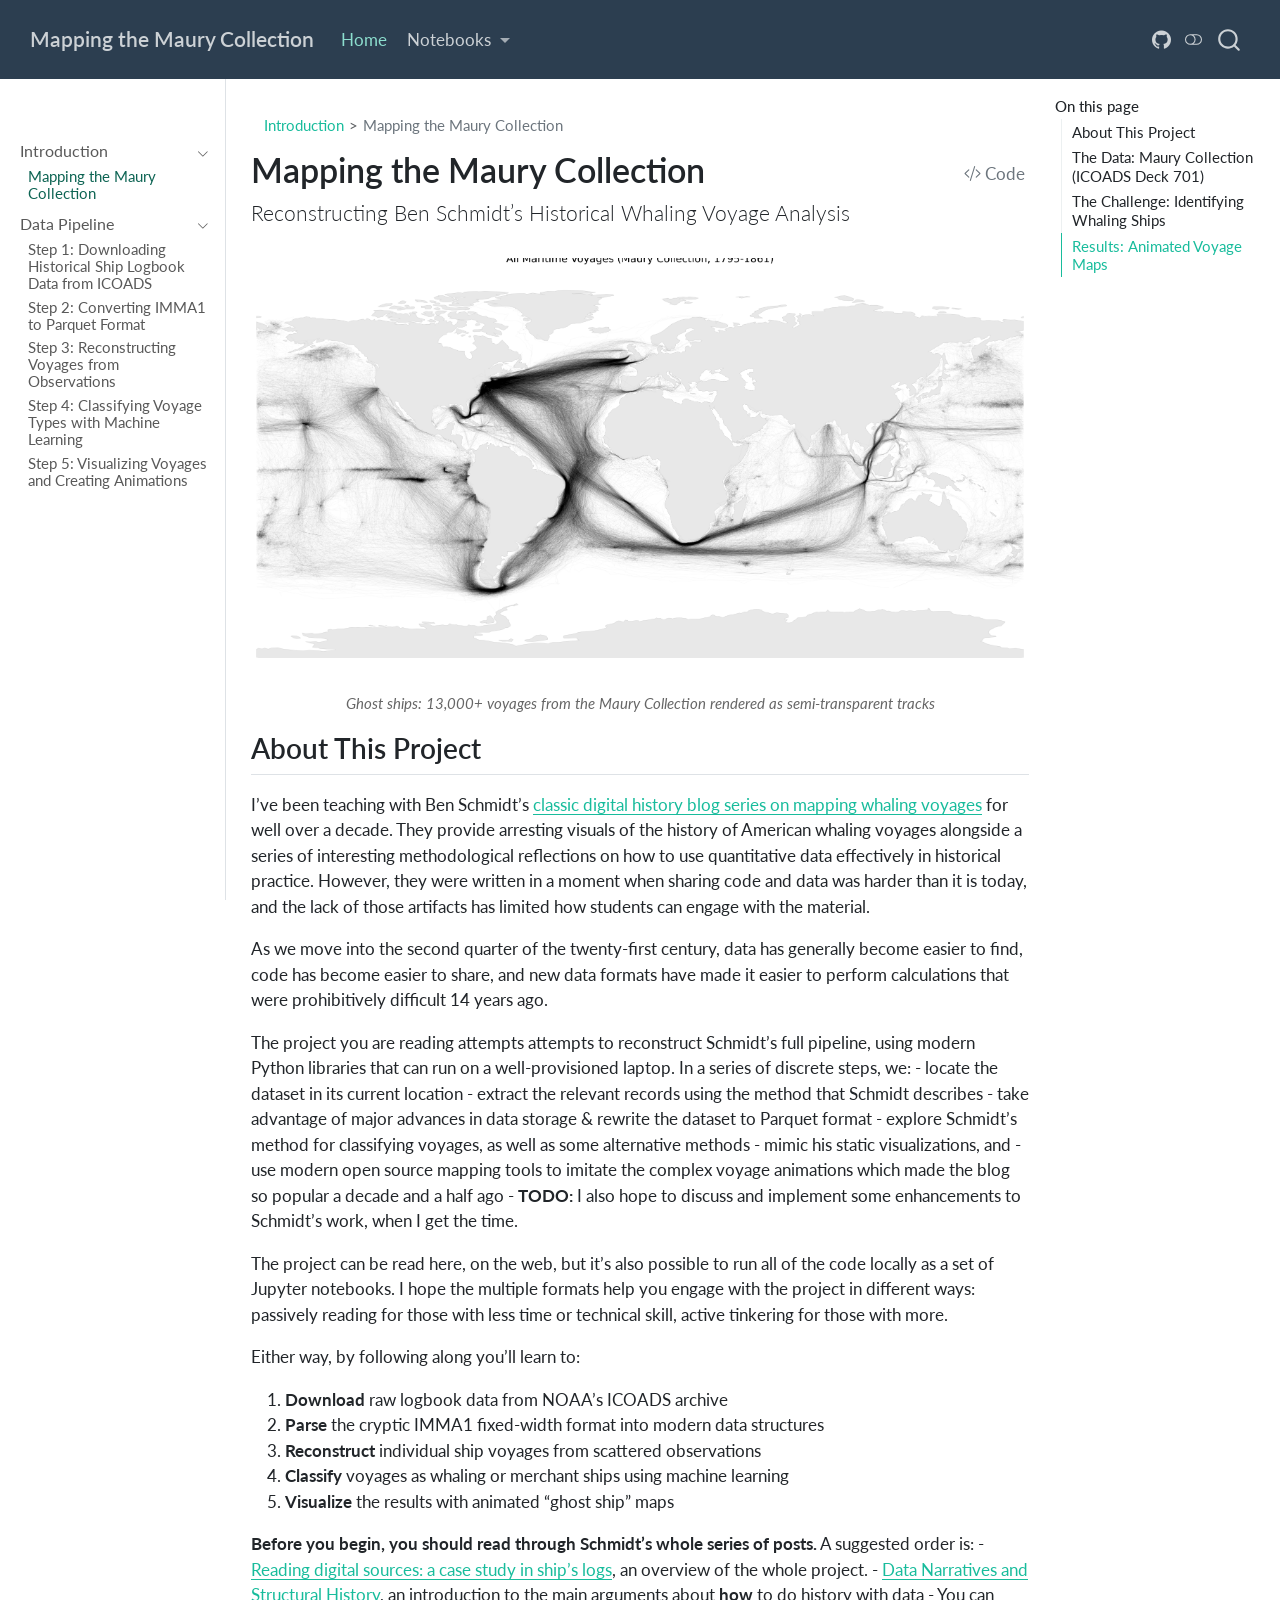
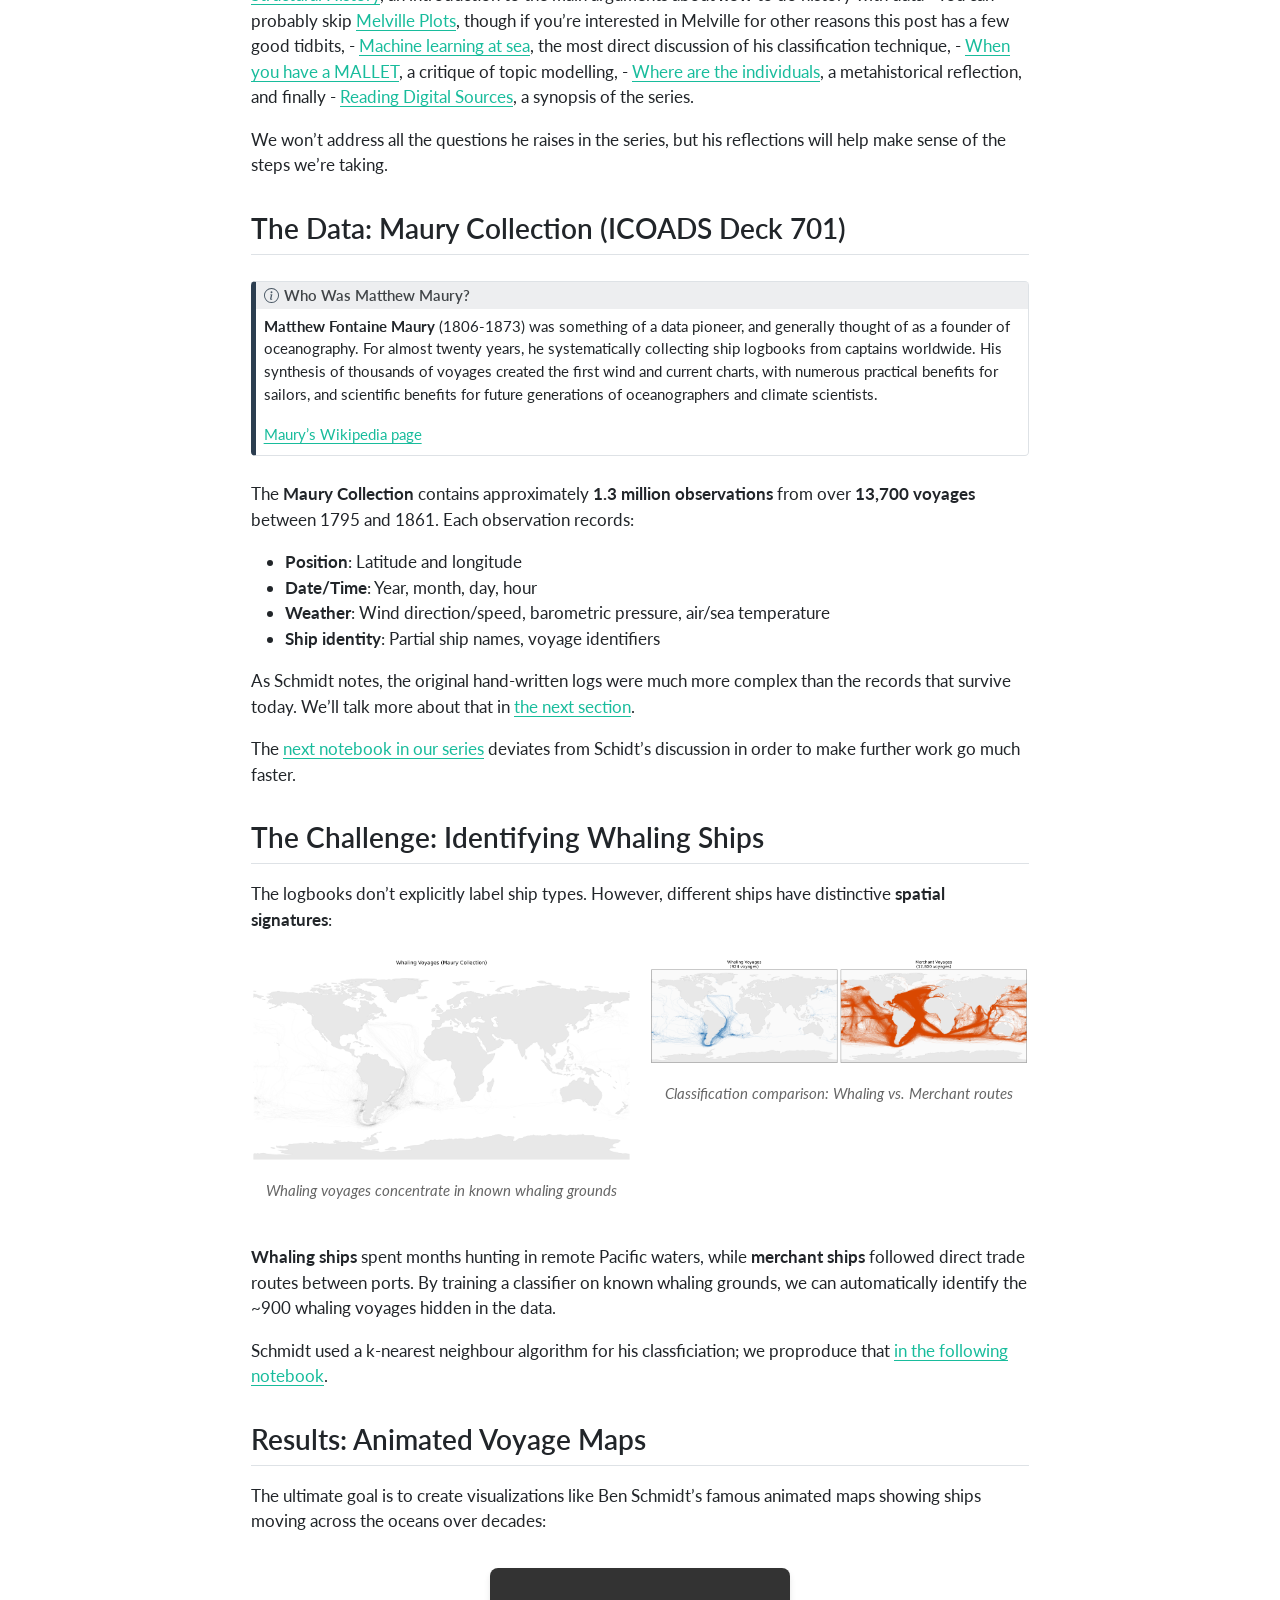
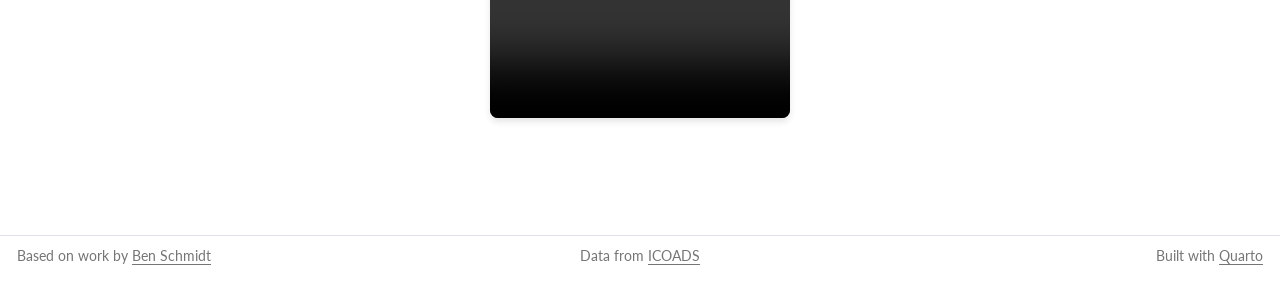
==== index.html @ 95c48d53 "Built site for gh-pages" ====
<!DOCTYPE html>
<html xmlns="http://www.w3.org/1999/xhtml" lang="en" xml:lang="en"><head>

<meta charset="utf-8">
<meta name="generator" content="quarto-1.7.29">

<meta name="viewport" content="width=device-width, initial-scale=1.0, user-scalable=yes">


<title>Mapping the Maury Collection</title>
<style>
code{white-space: pre-wrap;}
span.smallcaps{font-variant: small-caps;}
div.columns{display: flex; gap: min(4vw, 1.5em);}
div.column{flex: auto; overflow-x: auto;}
div.hanging-indent{margin-left: 1.5em; text-indent: -1.5em;}
ul.task-list{list-style: none;}
ul.task-list li input[type="checkbox"] {
  width: 0.8em;
  margin: 0 0.8em 0.2em -1em; /* quarto-specific, see https://github.com/quarto-dev/quarto-cli/issues/4556 */ 
  vertical-align: middle;
}
/* CSS for syntax highlighting */
html { -webkit-text-size-adjust: 100%; }
pre > code.sourceCode { white-space: pre; position: relative; }
pre > code.sourceCode > span { display: inline-block; line-height: 1.25; }
pre > code.sourceCode > span:empty { height: 1.2em; }
.sourceCode { overflow: visible; }
code.sourceCode > span { color: inherit; text-decoration: inherit; }
div.sourceCode { margin: 1em 0; }
pre.sourceCode { margin: 0; }
@media screen {
div.sourceCode { overflow: auto; }
}
@media print {
pre > code.sourceCode { white-space: pre-wrap; }
pre > code.sourceCode > span { text-indent: -5em; padding-left: 5em; }
}
pre.numberSource code
  { counter-reset: source-line 0; }
pre.numberSource code > span
  { position: relative; left: -4em; counter-increment: source-line; }
pre.numberSource code > span > a:first-child::before
  { content: counter(source-line);
    position: relative; left: -1em; text-align: right; vertical-align: baseline;
    border: none; display: inline-block;
    -webkit-touch-callout: none; -webkit-user-select: none;
    -khtml-user-select: none; -moz-user-select: none;
    -ms-user-select: none; user-select: none;
    padding: 0 4px; width: 4em;
  }
pre.numberSource { margin-left: 3em;  padding-left: 4px; }
div.sourceCode
  {   }
@media screen {
pre > code.sourceCode > span > a:first-child::before { text-decoration: underline; }
}
</style>


<script src="site_libs/quarto-nav/quarto-nav.js"></script>
<script src="site_libs/quarto-nav/headroom.min.js"></script>
<script src="site_libs/clipboard/clipboard.min.js"></script>
<script src="site_libs/quarto-search/autocomplete.umd.js"></script>
<script src="site_libs/quarto-search/fuse.min.js"></script>
<script src="site_libs/quarto-search/quarto-search.js"></script>
<meta name="quarto:offset" content="./">
<script src="site_libs/quarto-html/quarto.js" type="module"></script>
<script src="site_libs/quarto-html/tabsets/tabsets.js" type="module"></script>
<script src="site_libs/quarto-html/popper.min.js"></script>
<script src="site_libs/quarto-html/tippy.umd.min.js"></script>
<script src="site_libs/quarto-html/anchor.min.js"></script>
<link href="site_libs/quarto-html/tippy.css" rel="stylesheet">
<link href="site_libs/quarto-html/quarto-syntax-highlighting-bcbce66894bfa8e7e94e40e0186b9bb8.css" rel="stylesheet" class="quarto-color-scheme" id="quarto-text-highlighting-styles">
<link href="site_libs/quarto-html/quarto-syntax-highlighting-dark-4e7a6ecc11b04d2331dcee725084a9de.css" rel="stylesheet" class="quarto-color-scheme quarto-color-alternate" id="quarto-text-highlighting-styles">
<link href="site_libs/quarto-html/quarto-syntax-highlighting-bcbce66894bfa8e7e94e40e0186b9bb8.css" rel="stylesheet" class="quarto-color-scheme-extra" id="quarto-text-highlighting-styles">
<script src="site_libs/bootstrap/bootstrap.min.js"></script>
<link href="site_libs/bootstrap/bootstrap-icons.css" rel="stylesheet">
<link href="site_libs/bootstrap/bootstrap-3a2f3671387184ead6911a8887545cfe.min.css" rel="stylesheet" append-hash="true" class="quarto-color-scheme" id="quarto-bootstrap" data-mode="light">
<link href="site_libs/bootstrap/bootstrap-dark-a3474c4e671de74f2cc29ca289497754.min.css" rel="stylesheet" append-hash="true" class="quarto-color-scheme quarto-color-alternate" id="quarto-bootstrap" data-mode="dark">
<link href="site_libs/bootstrap/bootstrap-3a2f3671387184ead6911a8887545cfe.min.css" rel="stylesheet" append-hash="true" class="quarto-color-scheme-extra" id="quarto-bootstrap" data-mode="light">
<script id="quarto-search-options" type="application/json">{
  "location": "navbar",
  "copy-button": false,
  "collapse-after": 3,
  "panel-placement": "end",
  "type": "overlay",
  "limit": 50,
  "keyboard-shortcut": [
    "f",
    "/",
    "s"
  ],
  "show-item-context": false,
  "language": {
    "search-no-results-text": "No results",
    "search-matching-documents-text": "matching documents",
    "search-copy-link-title": "Copy link to search",
    "search-hide-matches-text": "Hide additional matches",
    "search-more-match-text": "more match in this document",
    "search-more-matches-text": "more matches in this document",
    "search-clear-button-title": "Clear",
    "search-text-placeholder": "",
    "search-detached-cancel-button-title": "Cancel",
    "search-submit-button-title": "Submit",
    "search-label": "Search"
  }
}</script>
<script src="site_libs/quarto-diagram/mermaid.min.js"></script>
<script src="site_libs/quarto-diagram/mermaid-init.js"></script>
<link href="site_libs/quarto-diagram/mermaid.css" rel="stylesheet">


<link rel="stylesheet" href="styles.css">
</head>

<body class="nav-sidebar docked nav-fixed quarto-light"><script id="quarto-html-before-body" type="application/javascript">
    const toggleBodyColorMode = (bsSheetEl) => {
      const mode = bsSheetEl.getAttribute("data-mode");
      const bodyEl = window.document.querySelector("body");
      if (mode === "dark") {
        bodyEl.classList.add("quarto-dark");
        bodyEl.classList.remove("quarto-light");
      } else {
        bodyEl.classList.add("quarto-light");
        bodyEl.classList.remove("quarto-dark");
      }
    }
    const toggleBodyColorPrimary = () => {
      const bsSheetEl = window.document.querySelector("link#quarto-bootstrap:not([rel=disabled-stylesheet])");
      if (bsSheetEl) {
        toggleBodyColorMode(bsSheetEl);
      }
    }
    const setColorSchemeToggle = (alternate) => {
      const toggles = window.document.querySelectorAll('.quarto-color-scheme-toggle');
      for (let i=0; i < toggles.length; i++) {
        const toggle = toggles[i];
        if (toggle) {
          if (alternate) {
            toggle.classList.add("alternate");
          } else {
            toggle.classList.remove("alternate");
          }
        }
      }
    };
    const toggleColorMode = (alternate) => {
      // Switch the stylesheets
      const primaryStylesheets = window.document.querySelectorAll('link.quarto-color-scheme:not(.quarto-color-alternate)');
      const alternateStylesheets = window.document.querySelectorAll('link.quarto-color-scheme.quarto-color-alternate');
      manageTransitions('#quarto-margin-sidebar .nav-link', false);
      if (alternate) {
        // note: dark is layered on light, we don't disable primary!
        enableStylesheet(alternateStylesheets);
        for (const sheetNode of alternateStylesheets) {
          if (sheetNode.id === "quarto-bootstrap") {
            toggleBodyColorMode(sheetNode);
          }
        }
      } else {
        disableStylesheet(alternateStylesheets);
        enableStylesheet(primaryStylesheets)
        toggleBodyColorPrimary();
      }
      manageTransitions('#quarto-margin-sidebar .nav-link', true);
      // Switch the toggles
      setColorSchemeToggle(alternate)
      // Hack to workaround the fact that safari doesn't
      // properly recolor the scrollbar when toggling (#1455)
      if (navigator.userAgent.indexOf('Safari') > 0 && navigator.userAgent.indexOf('Chrome') == -1) {
        manageTransitions("body", false);
        window.scrollTo(0, 1);
        setTimeout(() => {
          window.scrollTo(0, 0);
          manageTransitions("body", true);
        }, 40);
      }
    }
    const disableStylesheet = (stylesheets) => {
      for (let i=0; i < stylesheets.length; i++) {
        const stylesheet = stylesheets[i];
        stylesheet.rel = 'disabled-stylesheet';
      }
    }
    const enableStylesheet = (stylesheets) => {
      for (let i=0; i < stylesheets.length; i++) {
        const stylesheet = stylesheets[i];
        if(stylesheet.rel !== 'stylesheet') { // for Chrome, which will still FOUC without this check
          stylesheet.rel = 'stylesheet';
        }
      }
    }
    const manageTransitions = (selector, allowTransitions) => {
      const els = window.document.querySelectorAll(selector);
      for (let i=0; i < els.length; i++) {
        const el = els[i];
        if (allowTransitions) {
          el.classList.remove('notransition');
        } else {
          el.classList.add('notransition');
        }
      }
    }
    const isFileUrl = () => {
      return window.location.protocol === 'file:';
    }
    const hasAlternateSentinel = () => {
      let styleSentinel = getColorSchemeSentinel();
      if (styleSentinel !== null) {
        return styleSentinel === "alternate";
      } else {
        return false;
      }
    }
    const setStyleSentinel = (alternate) => {
      const value = alternate ? "alternate" : "default";
      if (!isFileUrl()) {
        window.localStorage.setItem("quarto-color-scheme", value);
      } else {
        localAlternateSentinel = value;
      }
    }
    const getColorSchemeSentinel = () => {
      if (!isFileUrl()) {
        const storageValue = window.localStorage.getItem("quarto-color-scheme");
        return storageValue != null ? storageValue : localAlternateSentinel;
      } else {
        return localAlternateSentinel;
      }
    }
    const toggleGiscusIfUsed = (isAlternate, darkModeDefault) => {
      const baseTheme = document.querySelector('#giscus-base-theme')?.value ?? 'light';
      const alternateTheme = document.querySelector('#giscus-alt-theme')?.value ?? 'dark';
      let newTheme = '';
      if(authorPrefersDark) {
        newTheme = isAlternate ? baseTheme : alternateTheme;
      } else {
        newTheme = isAlternate ? alternateTheme : baseTheme;
      }
      const changeGiscusTheme = () => {
        // From: https://github.com/giscus/giscus/issues/336
        const sendMessage = (message) => {
          const iframe = document.querySelector('iframe.giscus-frame');
          if (!iframe) return;
          iframe.contentWindow.postMessage({ giscus: message }, 'https://giscus.app');
        }
        sendMessage({
          setConfig: {
            theme: newTheme
          }
        });
      }
      const isGiscussLoaded = window.document.querySelector('iframe.giscus-frame') !== null;
      if (isGiscussLoaded) {
        changeGiscusTheme();
      }
    };
    const authorPrefersDark = false;
    const darkModeDefault = authorPrefersDark;
      document.querySelector('link#quarto-text-highlighting-styles.quarto-color-scheme-extra').rel = 'disabled-stylesheet';
      document.querySelector('link#quarto-bootstrap.quarto-color-scheme-extra').rel = 'disabled-stylesheet';
    let localAlternateSentinel = darkModeDefault ? 'alternate' : 'default';
    // Dark / light mode switch
    window.quartoToggleColorScheme = () => {
      // Read the current dark / light value
      let toAlternate = !hasAlternateSentinel();
      toggleColorMode(toAlternate);
      setStyleSentinel(toAlternate);
      toggleGiscusIfUsed(toAlternate, darkModeDefault);
    };
    // Switch to dark mode if need be
    if (hasAlternateSentinel()) {
      toggleColorMode(true);
    } else {
      toggleColorMode(false);
    }
  </script>

<div id="quarto-search-results"></div>
  <header id="quarto-header" class="headroom fixed-top">
    <nav class="navbar navbar-expand-lg " data-bs-theme="dark">
      <div class="navbar-container container-fluid">
      <div class="navbar-brand-container mx-auto">
    <a class="navbar-brand" href="./index.html">
    <span class="navbar-title">Mapping the Maury Collection</span>
    </a>
  </div>
            <div id="quarto-search" class="" title="Search"></div>
          <button class="navbar-toggler" type="button" data-bs-toggle="collapse" data-bs-target="#navbarCollapse" aria-controls="navbarCollapse" role="menu" aria-expanded="false" aria-label="Toggle navigation" onclick="if (window.quartoToggleHeadroom) { window.quartoToggleHeadroom(); }">
  <span class="navbar-toggler-icon"></span>
</button>
          <div class="collapse navbar-collapse" id="navbarCollapse">
            <ul class="navbar-nav navbar-nav-scroll me-auto">
  <li class="nav-item">
    <a class="nav-link active" href="./index.html" aria-current="page"> 
<span class="menu-text">Home</span></a>
  </li>  
  <li class="nav-item dropdown ">
    <a class="nav-link dropdown-toggle" href="#" id="nav-menu-notebooks" role="link" data-bs-toggle="dropdown" aria-expanded="false">
 <span class="menu-text">Notebooks</span>
    </a>
    <ul class="dropdown-menu" aria-labelledby="nav-menu-notebooks">    
        <li>
    <a class="dropdown-item" href="./notebooks/01_download_icoads.html">
 <span class="dropdown-text">1. Download ICOADS Data</span></a>
  </li>  
        <li>
    <a class="dropdown-item" href="./notebooks/02_imma_to_parquet.html">
 <span class="dropdown-text">2. Parse IMMA Format</span></a>
  </li>  
        <li>
    <a class="dropdown-item" href="./notebooks/03_reconstruct_voyages.html">
 <span class="dropdown-text">3. Reconstruct Voyages</span></a>
  </li>  
        <li>
    <a class="dropdown-item" href="./notebooks/04_classify_voyages.html">
 <span class="dropdown-text">4. Classify Voyages</span></a>
  </li>  
        <li>
    <a class="dropdown-item" href="./notebooks/05_visualize_voyages.html">
 <span class="dropdown-text">5. Visualize Results</span></a>
  </li>  
    </ul>
  </li>
</ul>
            <ul class="navbar-nav navbar-nav-scroll ms-auto">
  <li class="nav-item compact">
    <a class="nav-link" href="https://github.com/example/maury-notebooks"> <i class="bi bi-github" role="img" aria-label="GitHub">
</i> 
<span class="menu-text"></span></a>
  </li>  
</ul>
          </div> <!-- /navcollapse -->
            <div class="quarto-navbar-tools">
  <a href="" class="quarto-color-scheme-toggle quarto-navigation-tool  px-1" onclick="window.quartoToggleColorScheme(); return false;" title="Toggle dark mode"><i class="bi"></i></a>
</div>
      </div> <!-- /container-fluid -->
    </nav>
  <nav class="quarto-secondary-nav">
    <div class="container-fluid d-flex">
      <button type="button" class="quarto-btn-toggle btn" data-bs-toggle="collapse" role="button" data-bs-target=".quarto-sidebar-collapse-item" aria-controls="quarto-sidebar" aria-expanded="false" aria-label="Toggle sidebar navigation" onclick="if (window.quartoToggleHeadroom) { window.quartoToggleHeadroom(); }">
        <i class="bi bi-layout-text-sidebar-reverse"></i>
      </button>
        <nav class="quarto-page-breadcrumbs" aria-label="breadcrumb"><ol class="breadcrumb"><li class="breadcrumb-item"><a href="./index.html">Introduction</a></li><li class="breadcrumb-item"><a href="./index.html">Mapping the Maury Collection</a></li></ol></nav>
        <a class="flex-grow-1" role="navigation" data-bs-toggle="collapse" data-bs-target=".quarto-sidebar-collapse-item" aria-controls="quarto-sidebar" aria-expanded="false" aria-label="Toggle sidebar navigation" onclick="if (window.quartoToggleHeadroom) { window.quartoToggleHeadroom(); }">      
        </a>
      <button type="button" class="btn quarto-search-button" aria-label="Search" onclick="window.quartoOpenSearch();">
        <i class="bi bi-search"></i>
      </button>
    </div>
  </nav>
</header>
<!-- content -->
<div id="quarto-content" class="quarto-container page-columns page-rows-contents page-layout-article page-navbar">
<!-- sidebar -->
  <nav id="quarto-sidebar" class="sidebar collapse collapse-horizontal quarto-sidebar-collapse-item sidebar-navigation docked overflow-auto">
        <div class="mt-2 flex-shrink-0 align-items-center">
        <div class="sidebar-search">
        <div id="quarto-search" class="" title="Search"></div>
        </div>
        </div>
    <div class="sidebar-menu-container"> 
    <ul class="list-unstyled mt-1">
        <li class="sidebar-item sidebar-item-section">
      <div class="sidebar-item-container"> 
            <a class="sidebar-item-text sidebar-link text-start" data-bs-toggle="collapse" data-bs-target="#quarto-sidebar-section-1" role="navigation" aria-expanded="true">
 <span class="menu-text">Introduction</span></a>
          <a class="sidebar-item-toggle text-start" data-bs-toggle="collapse" data-bs-target="#quarto-sidebar-section-1" role="navigation" aria-expanded="true" aria-label="Toggle section">
            <i class="bi bi-chevron-right ms-2"></i>
          </a> 
      </div>
      <ul id="quarto-sidebar-section-1" class="collapse list-unstyled sidebar-section depth1 show">  
          <li class="sidebar-item">
  <div class="sidebar-item-container"> 
  <a href="./index.html" class="sidebar-item-text sidebar-link active">
 <span class="menu-text">Mapping the Maury Collection</span></a>
  </div>
</li>
      </ul>
  </li>
        <li class="sidebar-item sidebar-item-section">
      <div class="sidebar-item-container"> 
            <a class="sidebar-item-text sidebar-link text-start" data-bs-toggle="collapse" data-bs-target="#quarto-sidebar-section-2" role="navigation" aria-expanded="true">
 <span class="menu-text">Data Pipeline</span></a>
          <a class="sidebar-item-toggle text-start" data-bs-toggle="collapse" data-bs-target="#quarto-sidebar-section-2" role="navigation" aria-expanded="true" aria-label="Toggle section">
            <i class="bi bi-chevron-right ms-2"></i>
          </a> 
      </div>
      <ul id="quarto-sidebar-section-2" class="collapse list-unstyled sidebar-section depth1 show">  
          <li class="sidebar-item">
  <div class="sidebar-item-container"> 
  <a href="./notebooks/01_download_icoads.html" class="sidebar-item-text sidebar-link">
 <span class="menu-text">Step 1: Downloading Historical Ship Logbook Data from ICOADS</span></a>
  </div>
</li>
          <li class="sidebar-item">
  <div class="sidebar-item-container"> 
  <a href="./notebooks/02_imma_to_parquet.html" class="sidebar-item-text sidebar-link">
 <span class="menu-text">Step 2: Converting IMMA1 to Parquet Format</span></a>
  </div>
</li>
          <li class="sidebar-item">
  <div class="sidebar-item-container"> 
  <a href="./notebooks/03_reconstruct_voyages.html" class="sidebar-item-text sidebar-link">
 <span class="menu-text">Step 3: Reconstructing Voyages from Observations</span></a>
  </div>
</li>
          <li class="sidebar-item">
  <div class="sidebar-item-container"> 
  <a href="./notebooks/04_classify_voyages.html" class="sidebar-item-text sidebar-link">
 <span class="menu-text">Step 4: Classifying Voyage Types with Machine Learning</span></a>
  </div>
</li>
          <li class="sidebar-item">
  <div class="sidebar-item-container"> 
  <a href="./notebooks/05_visualize_voyages.html" class="sidebar-item-text sidebar-link">
 <span class="menu-text">Step 5: Visualizing Voyages and Creating Animations</span></a>
  </div>
</li>
      </ul>
  </li>
    </ul>
    </div>
</nav>
<div id="quarto-sidebar-glass" class="quarto-sidebar-collapse-item" data-bs-toggle="collapse" data-bs-target=".quarto-sidebar-collapse-item"></div>
<!-- margin-sidebar -->
    <div id="quarto-margin-sidebar" class="sidebar margin-sidebar">
        <nav id="TOC" role="doc-toc" class="toc-active">
    <h2 id="toc-title">On this page</h2>
   
  <ul>
  <li><a href="#about-this-project" id="toc-about-this-project" class="nav-link active" data-scroll-target="#about-this-project">About This Project</a></li>
  <li><a href="#the-data-maury-collection-icoads-deck-701" id="toc-the-data-maury-collection-icoads-deck-701" class="nav-link" data-scroll-target="#the-data-maury-collection-icoads-deck-701">The Data: Maury Collection (ICOADS Deck 701)</a></li>
  <li><a href="#the-challenge-identifying-whaling-ships" id="toc-the-challenge-identifying-whaling-ships" class="nav-link" data-scroll-target="#the-challenge-identifying-whaling-ships">The Challenge: Identifying Whaling Ships</a></li>
  <li><a href="#results-animated-voyage-maps" id="toc-results-animated-voyage-maps" class="nav-link" data-scroll-target="#results-animated-voyage-maps">Results: Animated Voyage Maps</a></li>
  </ul>
</nav>
    </div>
<!-- main -->
<main class="content" id="quarto-document-content">


<header id="title-block-header" class="quarto-title-block default"><nav class="quarto-page-breadcrumbs quarto-title-breadcrumbs d-none d-lg-block" aria-label="breadcrumb"><ol class="breadcrumb"><li class="breadcrumb-item"><a href="./index.html">Introduction</a></li><li class="breadcrumb-item"><a href="./index.html">Mapping the Maury Collection</a></li></ol></nav>
<div class="quarto-title">
<div class="quarto-title-block"><div><h1 class="title">Mapping the Maury Collection</h1><button type="button" class="btn code-tools-button" id="quarto-code-tools-source"><i class="bi"></i> Code</button></div></div>
<p class="subtitle lead">Reconstructing Ben Schmidt’s Historical Whaling Voyage Analysis</p>
</div>



<div class="quarto-title-meta">

    
  
    
  </div>
  


</header>


<div class="quarto-figure quarto-figure-center">
<figure class="figure">
<p><img src="output/ghost_ships_all.png" class="hero-image img-fluid figure-img" alt="Map showing thousands of ship voyage tracks across the world's oceans, creating a ghostly web of maritime routes from the 1800s"></p>
<figcaption>Ghost ships: 13,000+ voyages from the Maury Collection rendered as semi-transparent tracks</figcaption>
</figure>
</div>
<section id="about-this-project" class="level2">
<h2 class="anchored" data-anchor-id="about-this-project">About This Project</h2>
<p>I’ve been teaching with Ben Schmidt’s <a href="http://sappingattention.blogspot.com/2012/11/reading-digital-sources-case-study-in.html">classic digital history blog series on mapping whaling voyages</a> for well over a decade. They provide arresting visuals of the history of American whaling voyages alongside a series of interesting methodological reflections on how to use quantitative data effectively in historical practice. However, they were written in a moment when sharing code and data was harder than it is today, and the lack of those artifacts has limited how students can engage with the material.</p>
<p>As we move into the second quarter of the twenty-first century, data has generally become easier to find, code has become easier to share, and new data formats have made it easier to perform calculations that were prohibitively difficult 14 years ago.</p>
<p>The project you are reading attempts attempts to reconstruct Schmidt’s full pipeline, using modern Python libraries that can run on a well-provisioned laptop. In a series of discrete steps, we: - locate the dataset in its current location - extract the relevant records using the method that Schmidt describes - take advantage of major advances in data storage &amp; rewrite the dataset to Parquet format - explore Schmidt’s method for classifying voyages, as well as some alternative methods - mimic his static visualizations, and - use modern open source mapping tools to imitate the complex voyage animations which made the blog so popular a decade and a half ago - <strong>TODO:</strong> I also hope to discuss and implement some enhancements to Schmidt’s work, when I get the time.</p>
<p>The project can be read here, on the web, but it’s also possible to run all of the code locally as a set of Jupyter notebooks. I hope the multiple formats help you engage with the project in different ways: passively reading for those with less time or technical skill, active tinkering for those with more.</p>
<p>Either way, by following along you’ll learn to:</p>
<ol type="1">
<li><strong>Download</strong> raw logbook data from NOAA’s ICOADS archive</li>
<li><strong>Parse</strong> the cryptic IMMA1 fixed-width format into modern data structures</li>
<li><strong>Reconstruct</strong> individual ship voyages from scattered observations</li>
<li><strong>Classify</strong> voyages as whaling or merchant ships using machine learning</li>
<li><strong>Visualize</strong> the results with animated “ghost ship” maps</li>
</ol>
<p><strong>Before you begin, you should read through Schmidt’s whole series of posts.</strong> A suggested order is: - <a href="http://sappingattention.blogspot.com/2012/11/reading-digital-sources-case-study-in.html">Reading digital sources: a case study in ship’s logs</a>, an overview of the whole project. - <a href="https://sappingattention.blogspot.com/2012/10/data-narratives-and-structural.html">Data Narratives and Structural History</a>, an introduction to the main arguments about <strong>how</strong> to do history with data - You can probably skip <a href="https://sappingattention.blogspot.com/2012/10/melville-plots.html">Melville Plots</a>, though if you’re interested in Melville for other reasons this post has a few good tidbits, - <a href="https://sappingattention.blogspot.com/2012/11/machine-learning-on-high-seas.html">Machine learning at sea</a>, the most direct discussion of his classification technique, - <a href="https://sappingattention.blogspot.com/2012/11/when-you-have-mallet-everything-looks.html">When you have a MALLET</a>, a critique of topic modelling, - <a href="https://sappingattention.blogspot.com/2012/11/where-are-individuals-in-data-driven.html">Where are the individuals</a>, a metahistorical reflection, and finally - <a href="https://sappingattention.blogspot.com/2012/11/reading-digital-sources-case-study-in.html">Reading Digital Sources</a>, a synopsis of the series.</p>
<p>We won’t address all the questions he raises in the series, but his reflections will help make sense of the steps we’re taking.</p>
</section>
<section id="the-data-maury-collection-icoads-deck-701" class="level2">
<h2 class="anchored" data-anchor-id="the-data-maury-collection-icoads-deck-701">The Data: Maury Collection (ICOADS Deck 701)</h2>
<div class="callout callout-style-default callout-note callout-titled">
<div class="callout-header d-flex align-content-center">
<div class="callout-icon-container">
<i class="callout-icon"></i>
</div>
<div class="callout-title-container flex-fill">
Who Was Matthew Maury?
</div>
</div>
<div class="callout-body-container callout-body">
<p><strong>Matthew Fontaine Maury</strong> (1806-1873) was something of a data pioneer, and generally thought of as a founder of oceanography. For almost twenty years, he systematically collecting ship logbooks from captains worldwide. His synthesis of thousands of voyages created the first wind and current charts, with numerous practical benefits for sailors, and scientific benefits for future generations of oceanographers and climate scientists.</p>
<p><a href="https://en.wikipedia.org/wiki/Matthew_Fontaine_Maury">Maury’s Wikipedia page</a></p>
</div>
</div>
<p>The <strong>Maury Collection</strong> contains approximately <strong>1.3 million observations</strong> from over <strong>13,700 voyages</strong> between 1795 and 1861. Each observation records:</p>
<ul>
<li><strong>Position</strong>: Latitude and longitude</li>
<li><strong>Date/Time</strong>: Year, month, day, hour</li>
<li><strong>Weather</strong>: Wind direction/speed, barometric pressure, air/sea temperature</li>
<li><strong>Ship identity</strong>: Partial ship names, voyage identifiers</li>
</ul>
<p>As Schmidt notes, the original hand-written logs were much more complex than the records that survive today. We’ll talk more about that in <a href="./notebooks/01_download_icoads.html">the next section</a>.</p>
<p>The <a href="./notebooks/02_imma_to_parquet.html">next notebook in our series</a> deviates from Schidt’s discussion in order to make further work go much faster.</p>
</section>
<section id="the-challenge-identifying-whaling-ships" class="level2">
<h2 class="anchored" data-anchor-id="the-challenge-identifying-whaling-ships">The Challenge: Identifying Whaling Ships</h2>
<p>The logbooks don’t explicitly label ship types. However, different ships have distinctive <strong>spatial signatures</strong>:</p>
<div class="image-grid">
<div class="quarto-figure quarto-figure-center">
<figure class="figure">
<p><img src="output/ghost_ships_whaling.png" class="img-fluid figure-img" alt="Map showing whaling voyage tracks concentrated in the Pacific and around Cape Horn"></p>
<figcaption>Whaling voyages concentrate in known whaling grounds</figcaption>
</figure>
</div>
<div class="quarto-figure quarto-figure-center">
<figure class="figure">
<p><img src="output/whaling_vs_merchant.png" class="img-fluid figure-img" alt="Side-by-side comparison showing distinct patterns of whaling ships vs merchant vessels"></p>
<figcaption>Classification comparison: Whaling vs.&nbsp;Merchant routes</figcaption>
</figure>
</div>
</div>
<p><strong>Whaling ships</strong> spent months hunting in remote Pacific waters, while <strong>merchant ships</strong> followed direct trade routes between ports. By training a classifier on known whaling grounds, we can automatically identify the ~900 whaling voyages hidden in the data.</p>
<p>Schmidt used a k-nearest neighbour algorithm for his classficiation; we proproduce that <a href="./notebooks/03_reconstruct_voyages.html">in the following notebook</a>.</p>
</section>
<section id="results-animated-voyage-maps" class="level2">
<h2 class="anchored" data-anchor-id="results-animated-voyage-maps">Results: Animated Voyage Maps</h2>
<p>The ultimate goal is to create visualizations like Ben Schmidt’s famous animated maps showing ships moving across the oceans over decades:</p>
<div class="animation-container">
<video controls="" loop="" muted="" playsinline="">
<source src="output/whaling_voyages.mp4" type="video/mp4">
<p><img src="output/whaling_voyages.gif" alt="Animation of whaling voyages from 1797-1860">  <em>Classified whaling voyages, 1797-1860. Yellow dots show current ship positions; red trails show recent movement.</em></p>
<p>:::</p>
<section id="the-pipeline" class="level2">
<h2 class="anchored" data-anchor-id="the-pipeline">The Pipeline</h2>
<div class="cell" data-layout-align="default">
<div class="sourceCode cell-code" id="cb1"><pre class="sourceCode numberSource default number-lines code-with-copy"><code class="sourceCode default"><span id="cb1-1"><a href="#cb1-1"></a>flowchart LR</span>
<span id="cb1-2"><a href="#cb1-2"></a>    A[ICOADS Archive] --&gt; B[Download\nDeck 701]</span>
<span id="cb1-3"><a href="#cb1-3"></a>    B --&gt; C[Parse IMMA1\nFormat]</span>
<span id="cb1-4"><a href="#cb1-4"></a>    C --&gt; D[Reconstruct\nVoyages]</span>
<span id="cb1-5"><a href="#cb1-5"></a>    D --&gt; E[Classify\nWhaling/Merchant]</span>
<span id="cb1-6"><a href="#cb1-6"></a>    E --&gt; F[Visualize\nAnimations]</span>
<span id="cb1-7"><a href="#cb1-7"></a></span>
<span id="cb1-8"><a href="#cb1-8"></a>    style A fill:#e1f5fe</span>
<span id="cb1-9"><a href="#cb1-9"></a>    style F fill:#c8e6c9</span></code><button title="Copy to Clipboard" class="code-copy-button"><i class="bi"></i></button></pre></div>
<div class="cell-output-display">
<div>
<p></p><figure class="figure"><p></p>
<div>
<pre class="mermaid mermaid-js">flowchart LR
    A[ICOADS Archive] --&gt; B[Download\nDeck 701]
    B --&gt; C[Parse IMMA1\nFormat]
    C --&gt; D[Reconstruct\nVoyages]
    D --&gt; E[Classify\nWhaling/Merchant]
    E --&gt; F[Visualize\nAnimations]

    style A fill:#e1f5fe
    style F fill:#c8e6c9
</pre>
</div>
<p></p></figure><p></p>
</div>
</div>
</div>
<p>As mentioned, each step is available in a separate notebook:</p>
<table class="caption-top table">
<thead>
<tr class="header">
<th>Notebook</th>
<th>Description</th>
<th>Key Technique</th>
</tr>
</thead>
<tbody>
<tr class="odd">
<td><a href="./notebooks/01_download_icoads.html">01_download_icoads</a></td>
<td>Fetch raw data from NOAA</td>
<td>HTTP requests, gzip</td>
</tr>
<tr class="even">
<td><a href="./notebooks/02_imma_to_parquet.html">02_imma_to_parquet</a></td>
<td>Parse fixed-width format</td>
<td>Columnar storage</td>
</tr>
<tr class="odd">
<td><a href="./notebooks/03_reconstruct_voyages.html">03_reconstruct_voyages</a></td>
<td>Identify voyage boundaries</td>
<td>Heuristic segmentation</td>
</tr>
<tr class="even">
<td><a href="./notebooks/04_classify_voyages.html">04_classify_voyages</a></td>
<td>ML classification</td>
<td>K-Nearest Neighbours</td>
</tr>
<tr class="odd">
<td><a href="./notebooks/05_visualize_voyages.html">05_visualize_voyages</a></td>
<td>Create maps &amp; animations</td>
<td>Matplotlib, ffmpeg</td>
</tr>
</tbody>
</table>
<p>Running this code will likely take considerable time and ocmputation resources on an ordinary laptop; before you run code, be sure you understand what it’s doing and how long it will likely take.</p>
</section>
<section id="traffic-patterns-through-history" class="level2">
<h2 class="anchored" data-anchor-id="traffic-patterns-through-history">Traffic Patterns Through History</h2>
<p>The data reveals how maritime traffic evolved over the early 19th century:</p>
<div class="quarto-figure quarto-figure-center">
<figure class="figure">
<p><img src="output/traffic_by_decade.png" class="img-fluid figure-img" alt="Four-panel map showing maritime traffic patterns from 1800s through 1860s, with dramatic increase in Pacific coverage during the 1840s-1850s whaling boom"></p>
<figcaption>Maritime traffic by decade showing the explosion of Pacific voyages in the 1840s-1850s</figcaption>
</figure>
</div>
<p>The 1840s-1850s show a dramatic increase in Pacific coverage, corresponding to the peak of American whaling.</p>
</section>
<section id="getting-started" class="level2">
<h2 class="anchored" data-anchor-id="getting-started">Getting Started</h2>
<p>You can read all of the code and see a lthe results in the website version of this code.</p>
<p>If you want to run these notebooks yourself:</p>
<div class="sourceCode" id="cb2"><pre class="sourceCode numberSource bash number-lines code-with-copy"><code class="sourceCode bash"><span id="cb2-1"><a href="#cb2-1"></a><span class="co"># Clone the repository</span></span>
<span id="cb2-2"><a href="#cb2-2"></a><span class="fu">git</span> clone https://github.com/example/maury-notebooks.git</span>
<span id="cb2-3"><a href="#cb2-3"></a><span class="bu">cd</span> maury-notebooks</span>
<span id="cb2-4"><a href="#cb2-4"></a></span>
<span id="cb2-5"><a href="#cb2-5"></a><span class="co"># Install dependencies with uv</span></span>
<span id="cb2-6"><a href="#cb2-6"></a><span class="ex">uv</span> sync</span>
<span id="cb2-7"><a href="#cb2-7"></a></span>
<span id="cb2-8"><a href="#cb2-8"></a><span class="co"># Download the data (takes several hours)</span></span>
<span id="cb2-9"><a href="#cb2-9"></a><span class="ex">uv</span> run python scripts/download_icoads_deck701.py</span>
<span id="cb2-10"><a href="#cb2-10"></a></span>
<span id="cb2-11"><a href="#cb2-11"></a><span class="co"># Or run the full pipeline</span></span>
<span id="cb2-12"><a href="#cb2-12"></a><span class="ex">uv</span> run python scripts/imma_to_parquet.py</span>
<span id="cb2-13"><a href="#cb2-13"></a><span class="ex">uv</span> run python scripts/reconstruct_voyages.py</span>
<span id="cb2-14"><a href="#cb2-14"></a><span class="ex">uv</span> run python scripts/classify_voyages.py</span>
<span id="cb2-15"><a href="#cb2-15"></a><span class="ex">uv</span> run python scripts/visualize_voyages.py</span></code><button title="Copy to Clipboard" class="code-copy-button"><i class="bi"></i></button></pre></div>
<p>Or jump straight to <a href="./notebooks/01_download_icoads.html">Notebook 1</a> to learn about the data.</p>
</section>
<section id="acknowledgements" class="level2">
<h2 class="anchored" data-anchor-id="acknowledgements">Acknowledgements</h2>
<p>This project builds on the work of:</p>
<ul>
<li><strong><a href="https://benschmidt.org/">Ben Schmidt</a></strong> - Original analysis and visualizations at <a href="https://sappingattention.blogspot.com/">Sapping Attention</a></li>
<li><strong><a href="https://icoads.noaa.gov/">ICOADS</a></strong> - Maintaining the world’s largest marine climate archive</li>
<li><strong><a href="https://www.ncei.noaa.gov/">NOAA NCEI</a></strong> - Hosting the data publicly</li>
</ul>
</section>
<section id="license" class="level2">
<h2 class="anchored" data-anchor-id="license">License</h2>
<p>The code in this repository is released under a GPL3 License. The underlying ICOADS data is in the public domain.</p>
<!-- Local Variables: -->
<!-- jinx-local-words: "Fontaine Matplotlib Maury Maury's" -->
<!-- End: -->


<!-- -->

</section>
</video></div>
</section>

</main> <!-- /main -->
<script id="quarto-html-after-body" type="application/javascript">
  window.document.addEventListener("DOMContentLoaded", function (event) {
    // Ensure there is a toggle, if there isn't float one in the top right
    if (window.document.querySelector('.quarto-color-scheme-toggle') === null) {
      const a = window.document.createElement('a');
      a.classList.add('top-right');
      a.classList.add('quarto-color-scheme-toggle');
      a.href = "";
      a.onclick = function() { try { window.quartoToggleColorScheme(); } catch {} return false; };
      const i = window.document.createElement("i");
      i.classList.add('bi');
      a.appendChild(i);
      window.document.body.appendChild(a);
    }
    setColorSchemeToggle(hasAlternateSentinel())
    const icon = "";
    const anchorJS = new window.AnchorJS();
    anchorJS.options = {
      placement: 'right',
      icon: icon
    };
    anchorJS.add('.anchored');
    const isCodeAnnotation = (el) => {
      for (const clz of el.classList) {
        if (clz.startsWith('code-annotation-')) {                     
          return true;
        }
      }
      return false;
    }
    const onCopySuccess = function(e) {
      // button target
      const button = e.trigger;
      // don't keep focus
      button.blur();
      // flash "checked"
      button.classList.add('code-copy-button-checked');
      var currentTitle = button.getAttribute("title");
      button.setAttribute("title", "Copied!");
      let tooltip;
      if (window.bootstrap) {
        button.setAttribute("data-bs-toggle", "tooltip");
        button.setAttribute("data-bs-placement", "left");
        button.setAttribute("data-bs-title", "Copied!");
        tooltip = new bootstrap.Tooltip(button, 
          { trigger: "manual", 
            customClass: "code-copy-button-tooltip",
            offset: [0, -8]});
        tooltip.show();    
      }
      setTimeout(function() {
        if (tooltip) {
          tooltip.hide();
          button.removeAttribute("data-bs-title");
          button.removeAttribute("data-bs-toggle");
          button.removeAttribute("data-bs-placement");
        }
        button.setAttribute("title", currentTitle);
        button.classList.remove('code-copy-button-checked');
      }, 1000);
      // clear code selection
      e.clearSelection();
    }
    const getTextToCopy = function(trigger) {
        const codeEl = trigger.previousElementSibling.cloneNode(true);
        for (const childEl of codeEl.children) {
          if (isCodeAnnotation(childEl)) {
            childEl.remove();
          }
        }
        return codeEl.innerText;
    }
    const clipboard = new window.ClipboardJS('.code-copy-button:not([data-in-quarto-modal])', {
      text: getTextToCopy
    });
    clipboard.on('success', onCopySuccess);
    if (window.document.getElementById('quarto-embedded-source-code-modal')) {
      const clipboardModal = new window.ClipboardJS('.code-copy-button[data-in-quarto-modal]', {
        text: getTextToCopy,
        container: window.document.getElementById('quarto-embedded-source-code-modal')
      });
      clipboardModal.on('success', onCopySuccess);
    }
    const viewSource = window.document.getElementById('quarto-view-source') ||
                       window.document.getElementById('quarto-code-tools-source');
    if (viewSource) {
      const sourceUrl = viewSource.getAttribute("data-quarto-source-url");
      viewSource.addEventListener("click", function(e) {
        if (sourceUrl) {
          // rstudio viewer pane
          if (/\bcapabilities=\b/.test(window.location)) {
            window.open(sourceUrl);
          } else {
            window.location.href = sourceUrl;
          }
        } else {
          const modal = new bootstrap.Modal(document.getElementById('quarto-embedded-source-code-modal'));
          modal.show();
        }
        return false;
      });
    }
    function toggleCodeHandler(show) {
      return function(e) {
        const detailsSrc = window.document.querySelectorAll(".cell > details > .sourceCode");
        for (let i=0; i<detailsSrc.length; i++) {
          const details = detailsSrc[i].parentElement;
          if (show) {
            details.open = true;
          } else {
            details.removeAttribute("open");
          }
        }
        const cellCodeDivs = window.document.querySelectorAll(".cell > .sourceCode");
        const fromCls = show ? "hidden" : "unhidden";
        const toCls = show ? "unhidden" : "hidden";
        for (let i=0; i<cellCodeDivs.length; i++) {
          const codeDiv = cellCodeDivs[i];
          if (codeDiv.classList.contains(fromCls)) {
            codeDiv.classList.remove(fromCls);
            codeDiv.classList.add(toCls);
          } 
        }
        return false;
      }
    }
    const hideAllCode = window.document.getElementById("quarto-hide-all-code");
    if (hideAllCode) {
      hideAllCode.addEventListener("click", toggleCodeHandler(false));
    }
    const showAllCode = window.document.getElementById("quarto-show-all-code");
    if (showAllCode) {
      showAllCode.addEventListener("click", toggleCodeHandler(true));
    }
      var localhostRegex = new RegExp(/^(?:http|https):\/\/localhost\:?[0-9]*\//);
      var mailtoRegex = new RegExp(/^mailto:/);
        var filterRegex = new RegExp('/' + window.location.host + '/');
      var isInternal = (href) => {
          return filterRegex.test(href) || localhostRegex.test(href) || mailtoRegex.test(href);
      }
      // Inspect non-navigation links and adorn them if external
     var links = window.document.querySelectorAll('a[href]:not(.nav-link):not(.navbar-brand):not(.toc-action):not(.sidebar-link):not(.sidebar-item-toggle):not(.pagination-link):not(.no-external):not([aria-hidden]):not(.dropdown-item):not(.quarto-navigation-tool):not(.about-link)');
      for (var i=0; i<links.length; i++) {
        const link = links[i];
        if (!isInternal(link.href)) {
          // undo the damage that might have been done by quarto-nav.js in the case of
          // links that we want to consider external
          if (link.dataset.originalHref !== undefined) {
            link.href = link.dataset.originalHref;
          }
        }
      }
    function tippyHover(el, contentFn, onTriggerFn, onUntriggerFn) {
      const config = {
        allowHTML: true,
        maxWidth: 500,
        delay: 100,
        arrow: false,
        appendTo: function(el) {
            return el.parentElement;
        },
        interactive: true,
        interactiveBorder: 10,
        theme: 'quarto',
        placement: 'bottom-start',
      };
      if (contentFn) {
        config.content = contentFn;
      }
      if (onTriggerFn) {
        config.onTrigger = onTriggerFn;
      }
      if (onUntriggerFn) {
        config.onUntrigger = onUntriggerFn;
      }
      window.tippy(el, config); 
    }
    const noterefs = window.document.querySelectorAll('a[role="doc-noteref"]');
    for (var i=0; i<noterefs.length; i++) {
      const ref = noterefs[i];
      tippyHover(ref, function() {
        // use id or data attribute instead here
        let href = ref.getAttribute('data-footnote-href') || ref.getAttribute('href');
        try { href = new URL(href).hash; } catch {}
        const id = href.replace(/^#\/?/, "");
        const note = window.document.getElementById(id);
        if (note) {
          return note.innerHTML;
        } else {
          return "";
        }
      });
    }
    const xrefs = window.document.querySelectorAll('a.quarto-xref');
    const processXRef = (id, note) => {
      // Strip column container classes
      const stripColumnClz = (el) => {
        el.classList.remove("page-full", "page-columns");
        if (el.children) {
          for (const child of el.children) {
            stripColumnClz(child);
          }
        }
      }
      stripColumnClz(note)
      if (id === null || id.startsWith('sec-')) {
        // Special case sections, only their first couple elements
        const container = document.createElement("div");
        if (note.children && note.children.length > 2) {
          container.appendChild(note.children[0].cloneNode(true));
          for (let i = 1; i < note.children.length; i++) {
            const child = note.children[i];
            if (child.tagName === "P" && child.innerText === "") {
              continue;
            } else {
              container.appendChild(child.cloneNode(true));
              break;
            }
          }
          if (window.Quarto?.typesetMath) {
            window.Quarto.typesetMath(container);
          }
          return container.innerHTML
        } else {
          if (window.Quarto?.typesetMath) {
            window.Quarto.typesetMath(note);
          }
          return note.innerHTML;
        }
      } else {
        // Remove any anchor links if they are present
        const anchorLink = note.querySelector('a.anchorjs-link');
        if (anchorLink) {
          anchorLink.remove();
        }
        if (window.Quarto?.typesetMath) {
          window.Quarto.typesetMath(note);
        }
        if (note.classList.contains("callout")) {
          return note.outerHTML;
        } else {
          return note.innerHTML;
        }
      }
    }
    for (var i=0; i<xrefs.length; i++) {
      const xref = xrefs[i];
      tippyHover(xref, undefined, function(instance) {
        instance.disable();
        let url = xref.getAttribute('href');
        let hash = undefined; 
        if (url.startsWith('#')) {
          hash = url;
        } else {
          try { hash = new URL(url).hash; } catch {}
        }
        if (hash) {
          const id = hash.replace(/^#\/?/, "");
          const note = window.document.getElementById(id);
          if (note !== null) {
            try {
              const html = processXRef(id, note.cloneNode(true));
              instance.setContent(html);
            } finally {
              instance.enable();
              instance.show();
            }
          } else {
            // See if we can fetch this
            fetch(url.split('#')[0])
            .then(res => res.text())
            .then(html => {
              const parser = new DOMParser();
              const htmlDoc = parser.parseFromString(html, "text/html");
              const note = htmlDoc.getElementById(id);
              if (note !== null) {
                const html = processXRef(id, note);
                instance.setContent(html);
              } 
            }).finally(() => {
              instance.enable();
              instance.show();
            });
          }
        } else {
          // See if we can fetch a full url (with no hash to target)
          // This is a special case and we should probably do some content thinning / targeting
          fetch(url)
          .then(res => res.text())
          .then(html => {
            const parser = new DOMParser();
            const htmlDoc = parser.parseFromString(html, "text/html");
            const note = htmlDoc.querySelector('main.content');
            if (note !== null) {
              // This should only happen for chapter cross references
              // (since there is no id in the URL)
              // remove the first header
              if (note.children.length > 0 && note.children[0].tagName === "HEADER") {
                note.children[0].remove();
              }
              const html = processXRef(null, note);
              instance.setContent(html);
            } 
          }).finally(() => {
            instance.enable();
            instance.show();
          });
        }
      }, function(instance) {
      });
    }
        let selectedAnnoteEl;
        const selectorForAnnotation = ( cell, annotation) => {
          let cellAttr = 'data-code-cell="' + cell + '"';
          let lineAttr = 'data-code-annotation="' +  annotation + '"';
          const selector = 'span[' + cellAttr + '][' + lineAttr + ']';
          return selector;
        }
        const selectCodeLines = (annoteEl) => {
          const doc = window.document;
          const targetCell = annoteEl.getAttribute("data-target-cell");
          const targetAnnotation = annoteEl.getAttribute("data-target-annotation");
          const annoteSpan = window.document.querySelector(selectorForAnnotation(targetCell, targetAnnotation));
          const lines = annoteSpan.getAttribute("data-code-lines").split(",");
          const lineIds = lines.map((line) => {
            return targetCell + "-" + line;
          })
          let top = null;
          let height = null;
          let parent = null;
          if (lineIds.length > 0) {
              //compute the position of the single el (top and bottom and make a div)
              const el = window.document.getElementById(lineIds[0]);
              top = el.offsetTop;
              height = el.offsetHeight;
              parent = el.parentElement.parentElement;
            if (lineIds.length > 1) {
              const lastEl = window.document.getElementById(lineIds[lineIds.length - 1]);
              const bottom = lastEl.offsetTop + lastEl.offsetHeight;
              height = bottom - top;
            }
            if (top !== null && height !== null && parent !== null) {
              // cook up a div (if necessary) and position it 
              let div = window.document.getElementById("code-annotation-line-highlight");
              if (div === null) {
                div = window.document.createElement("div");
                div.setAttribute("id", "code-annotation-line-highlight");
                div.style.position = 'absolute';
                parent.appendChild(div);
              }
              div.style.top = top - 2 + "px";
              div.style.height = height + 4 + "px";
              div.style.left = 0;
              let gutterDiv = window.document.getElementById("code-annotation-line-highlight-gutter");
              if (gutterDiv === null) {
                gutterDiv = window.document.createElement("div");
                gutterDiv.setAttribute("id", "code-annotation-line-highlight-gutter");
                gutterDiv.style.position = 'absolute';
                const codeCell = window.document.getElementById(targetCell);
                const gutter = codeCell.querySelector('.code-annotation-gutter');
                gutter.appendChild(gutterDiv);
              }
              gutterDiv.style.top = top - 2 + "px";
              gutterDiv.style.height = height + 4 + "px";
            }
            selectedAnnoteEl = annoteEl;
          }
        };
        const unselectCodeLines = () => {
          const elementsIds = ["code-annotation-line-highlight", "code-annotation-line-highlight-gutter"];
          elementsIds.forEach((elId) => {
            const div = window.document.getElementById(elId);
            if (div) {
              div.remove();
            }
          });
          selectedAnnoteEl = undefined;
        };
          // Handle positioning of the toggle
      window.addEventListener(
        "resize",
        throttle(() => {
          elRect = undefined;
          if (selectedAnnoteEl) {
            selectCodeLines(selectedAnnoteEl);
          }
        }, 10)
      );
      function throttle(fn, ms) {
      let throttle = false;
      let timer;
        return (...args) => {
          if(!throttle) { // first call gets through
              fn.apply(this, args);
              throttle = true;
          } else { // all the others get throttled
              if(timer) clearTimeout(timer); // cancel #2
              timer = setTimeout(() => {
                fn.apply(this, args);
                timer = throttle = false;
              }, ms);
          }
        };
      }
        // Attach click handler to the DT
        const annoteDls = window.document.querySelectorAll('dt[data-target-cell]');
        for (const annoteDlNode of annoteDls) {
          annoteDlNode.addEventListener('click', (event) => {
            const clickedEl = event.target;
            if (clickedEl !== selectedAnnoteEl) {
              unselectCodeLines();
              const activeEl = window.document.querySelector('dt[data-target-cell].code-annotation-active');
              if (activeEl) {
                activeEl.classList.remove('code-annotation-active');
              }
              selectCodeLines(clickedEl);
              clickedEl.classList.add('code-annotation-active');
            } else {
              // Unselect the line
              unselectCodeLines();
              clickedEl.classList.remove('code-annotation-active');
            }
          });
        }
    const findCites = (el) => {
      const parentEl = el.parentElement;
      if (parentEl) {
        const cites = parentEl.dataset.cites;
        if (cites) {
          return {
            el,
            cites: cites.split(' ')
          };
        } else {
          return findCites(el.parentElement)
        }
      } else {
        return undefined;
      }
    };
    var bibliorefs = window.document.querySelectorAll('a[role="doc-biblioref"]');
    for (var i=0; i<bibliorefs.length; i++) {
      const ref = bibliorefs[i];
      const citeInfo = findCites(ref);
      if (citeInfo) {
        tippyHover(citeInfo.el, function() {
          var popup = window.document.createElement('div');
          citeInfo.cites.forEach(function(cite) {
            var citeDiv = window.document.createElement('div');
            citeDiv.classList.add('hanging-indent');
            citeDiv.classList.add('csl-entry');
            var biblioDiv = window.document.getElementById('ref-' + cite);
            if (biblioDiv) {
              citeDiv.innerHTML = biblioDiv.innerHTML;
            }
            popup.appendChild(citeDiv);
          });
          return popup.innerHTML;
        });
      }
    }
  });
  </script><div class="modal fade" id="quarto-embedded-source-code-modal" tabindex="-1" aria-labelledby="quarto-embedded-source-code-modal-label" aria-hidden="true"><div class="modal-dialog modal-dialog-scrollable"><div class="modal-content"><div class="modal-header"><h5 class="modal-title" id="quarto-embedded-source-code-modal-label">Source Code</h5><button class="btn-close" data-bs-dismiss="modal"></button></div><div class="modal-body"><div class="">
<div class="sourceCode" id="cb3" data-shortcodes="false"><pre class="sourceCode numberSource markdown number-lines code-with-copy"><code class="sourceCode markdown"><span id="cb3-1"><a href="#cb3-1"></a><span class="co">---</span></span>
<span id="cb3-2"><a href="#cb3-2"></a><span class="an">title:</span><span class="co"> "Mapping the Maury Collection"</span></span>
<span id="cb3-3"><a href="#cb3-3"></a><span class="an">subtitle:</span><span class="co"> "Reconstructing Ben Schmidt's Historical Whaling Voyage Analysis"</span></span>
<span id="cb3-4"><a href="#cb3-4"></a><span class="co">---</span></span>
<span id="cb3-5"><a href="#cb3-5"></a></span>
<span id="cb3-6"><a href="#cb3-6"></a><span class="al">![Ghost ships: 13,000+ voyages from the Maury Collection rendered as semi-transparent tracks](output/ghost_ships_all.png)</span>{.hero-image fig-alt="Map showing thousands of ship voyage tracks across the world's oceans, creating a ghostly web of maritime routes from the 1800s"}</span>
<span id="cb3-7"><a href="#cb3-7"></a></span>
<span id="cb3-8"><a href="#cb3-8"></a><span class="fu">## About This Project</span></span>
<span id="cb3-9"><a href="#cb3-9"></a></span>
<span id="cb3-10"><a href="#cb3-10"></a></span>
<span id="cb3-11"><a href="#cb3-11"></a>I've been teaching with Ben Schmidt's <span class="co">[</span><span class="ot">classic  digital history blog series on mapping whaling voyages</span><span class="co">](http://sappingattention.blogspot.com/2012/11/reading-digital-sources-case-study-in.html)</span> for well over a decade. They provide arresting visuals of the history of American whaling voyages alongside a series of interesting methodological reflections on how to use quantitative data effectively in historical practice.  However, they were written in a moment when sharing code and data was harder than it is today, and the lack of those artifacts has limited how students can engage with the material.   </span>
<span id="cb3-12"><a href="#cb3-12"></a></span>
<span id="cb3-13"><a href="#cb3-13"></a>As we move into the second quarter of the twenty-first century, data has generally become easier to find, code has become easier to share, and new data formats have made it easier to perform calculations that were prohibitively difficult 14 years ago.  </span>
<span id="cb3-14"><a href="#cb3-14"></a></span>
<span id="cb3-15"><a href="#cb3-15"></a>The project you are reading attempts attempts to reconstruct Schmidt's full pipeline, using modern Python libraries that can run on a well-provisioned laptop. In a series of discrete steps, we:</span>
<span id="cb3-16"><a href="#cb3-16"></a><span class="ss">- </span>locate the dataset in its current location</span>
<span id="cb3-17"><a href="#cb3-17"></a><span class="ss">- </span>extract the relevant records using the method that Schmidt describes </span>
<span id="cb3-18"><a href="#cb3-18"></a><span class="ss">- </span>take advantage of major advances in data storage &amp; rewrite the dataset to Parquet format </span>
<span id="cb3-19"><a href="#cb3-19"></a><span class="ss">- </span>explore Schmidt's method for classifying voyages, as well as some alternative methods</span>
<span id="cb3-20"><a href="#cb3-20"></a><span class="ss">- </span>mimic his static visualizations, and</span>
<span id="cb3-21"><a href="#cb3-21"></a><span class="ss">- </span>use modern open source mapping tools to imitate the complex voyage animations which made the blog so popular a decade and a half ago</span>
<span id="cb3-22"><a href="#cb3-22"></a><span class="ss">- </span>**TODO:** I also hope to discuss and implement some enhancements to Schmidt's work, when I get the time.  </span>
<span id="cb3-23"><a href="#cb3-23"></a></span>
<span id="cb3-24"><a href="#cb3-24"></a>The project can be read here, on the web, but it's also possible to run all of the code locally as a set of Jupyter notebooks. I hope the multiple formats help you engage with the project in different ways: passively reading for those with less time or technical skill, active tinkering for those with more.  </span>
<span id="cb3-25"><a href="#cb3-25"></a></span>
<span id="cb3-26"><a href="#cb3-26"></a>Either way, by following along you'll learn to:</span>
<span id="cb3-27"><a href="#cb3-27"></a></span>
<span id="cb3-28"><a href="#cb3-28"></a><span class="ss">1. </span>**Download** raw logbook data from NOAA's ICOADS archive</span>
<span id="cb3-29"><a href="#cb3-29"></a><span class="ss">2. </span>**Parse** the cryptic IMMA1 fixed-width format into modern data structures</span>
<span id="cb3-30"><a href="#cb3-30"></a><span class="ss">3. </span>**Reconstruct** individual ship voyages from scattered observations</span>
<span id="cb3-31"><a href="#cb3-31"></a><span class="ss">4. </span>**Classify** voyages as whaling or merchant ships using machine learning</span>
<span id="cb3-32"><a href="#cb3-32"></a><span class="ss">5. </span>**Visualize** the results with animated "ghost ship" maps</span>
<span id="cb3-33"><a href="#cb3-33"></a></span>
<span id="cb3-34"><a href="#cb3-34"></a>**Before you begin, you should read through Schmidt's whole series of posts.** A suggested order is:</span>
<span id="cb3-35"><a href="#cb3-35"></a><span class="ss">- </span><span class="co">[</span><span class="ot">Reading digital sources: a case study in ship's logs</span><span class="co">](http://sappingattention.blogspot.com/2012/11/reading-digital-sources-case-study-in.html)</span>, an overview of the whole project.</span>
<span id="cb3-36"><a href="#cb3-36"></a><span class="ss">- </span><span class="co">[</span><span class="ot">Data Narratives and Structural History</span><span class="co">](https://sappingattention.blogspot.com/2012/10/data-narratives-and-structural.html)</span>, an introduction to the main arguments about **how** to do history  with data</span>
<span id="cb3-37"><a href="#cb3-37"></a><span class="ss">- </span>You can probably skip <span class="co">[</span><span class="ot">Melville Plots</span><span class="co">](https://sappingattention.blogspot.com/2012/10/melville-plots.html)</span>, though if you're interested in Melville for other reasons this post has a few good tidbits,</span>
<span id="cb3-38"><a href="#cb3-38"></a><span class="ss">- </span><span class="co">[</span><span class="ot">Machine learning at sea</span><span class="co">](https://sappingattention.blogspot.com/2012/11/machine-learning-on-high-seas.html)</span>, the   most direct discussion of his classification technique,</span>
<span id="cb3-39"><a href="#cb3-39"></a><span class="ss">- </span><span class="co">[</span><span class="ot">When you have a MALLET</span><span class="co">](https://sappingattention.blogspot.com/2012/11/when-you-have-mallet-everything-looks.html)</span>, a critique of topic modelling,</span>
<span id="cb3-40"><a href="#cb3-40"></a><span class="ss">- </span><span class="co">[</span><span class="ot">Where are the individuals</span><span class="co">](https://sappingattention.blogspot.com/2012/11/where-are-individuals-in-data-driven.html)</span>, a metahistorical reflection, and finally</span>
<span id="cb3-41"><a href="#cb3-41"></a><span class="ss">- </span><span class="co">[</span><span class="ot">Reading Digital Sources</span><span class="co">](https://sappingattention.blogspot.com/2012/11/reading-digital-sources-case-study-in.html)</span>, a synopsis of the series. </span>
<span id="cb3-42"><a href="#cb3-42"></a></span>
<span id="cb3-43"><a href="#cb3-43"></a>We won't address all the questions he raises in the series, but his reflections will help make sense of the steps we're taking.  </span>
<span id="cb3-44"><a href="#cb3-44"></a></span>
<span id="cb3-45"><a href="#cb3-45"></a><span class="fu">## The Data: Maury Collection (ICOADS Deck 701)</span></span>
<span id="cb3-46"><a href="#cb3-46"></a></span>
<span id="cb3-47"><a href="#cb3-47"></a>:::{.callout-note}</span>
<span id="cb3-48"><a href="#cb3-48"></a><span class="fu">## Who Was Matthew Maury?</span></span>
<span id="cb3-49"><a href="#cb3-49"></a>**Matthew Fontaine Maury** (1806-1873) was something of a data pioneer, and generally thought of as a founder of oceanography. For almost twenty years, he systematically collecting ship logbooks from captains worldwide. His synthesis of thousands of voyages created the first wind and current charts, with numerous practical benefits for sailors, and scientific benefits for future generations of oceanographers and climate scientists.</span>
<span id="cb3-50"><a href="#cb3-50"></a></span>
<span id="cb3-51"><a href="#cb3-51"></a><span class="co">[</span><span class="ot">Maury's Wikipedia page</span><span class="co">](https://en.wikipedia.org/wiki/Matthew_Fontaine_Maury)</span></span>
<span id="cb3-52"><a href="#cb3-52"></a>:::</span>
<span id="cb3-53"><a href="#cb3-53"></a></span>
<span id="cb3-54"><a href="#cb3-54"></a>The **Maury Collection** contains approximately **1.3 million observations** from over **13,700 voyages** between 1795 and 1861. Each observation records:</span>
<span id="cb3-55"><a href="#cb3-55"></a></span>
<span id="cb3-56"><a href="#cb3-56"></a><span class="ss">- </span>**Position**: Latitude and longitude</span>
<span id="cb3-57"><a href="#cb3-57"></a><span class="ss">- </span>**Date/Time**: Year, month, day, hour</span>
<span id="cb3-58"><a href="#cb3-58"></a><span class="ss">- </span>**Weather**: Wind direction/speed, barometric pressure, air/sea temperature</span>
<span id="cb3-59"><a href="#cb3-59"></a><span class="ss">- </span>**Ship identity**: Partial ship names, voyage identifiers</span>
<span id="cb3-60"><a href="#cb3-60"></a></span>
<span id="cb3-61"><a href="#cb3-61"></a>As Schmidt notes, the original hand-written logs were much more complex than the records that survive today.  We'll talk more about that in <span class="co">[</span><span class="ot">the next section</span><span class="co">](./notebooks/01_download_icoads.qmd)</span>. </span>
<span id="cb3-62"><a href="#cb3-62"></a></span>
<span id="cb3-63"><a href="#cb3-63"></a>The <span class="co">[</span><span class="ot">next notebook in our series</span><span class="co">](./notebooks/02_imma_to_parquet.qmd)</span> deviates from Schidt's discussion in order to make further work go much faster.  </span>
<span id="cb3-64"><a href="#cb3-64"></a></span>
<span id="cb3-65"><a href="#cb3-65"></a><span class="fu">## The Challenge: Identifying Whaling Ships</span></span>
<span id="cb3-66"><a href="#cb3-66"></a></span>
<span id="cb3-67"><a href="#cb3-67"></a>The logbooks don't explicitly label ship types. However, different ships have distinctive **spatial signatures**:</span>
<span id="cb3-68"><a href="#cb3-68"></a></span>
<span id="cb3-69"><a href="#cb3-69"></a>::: {.image-grid}</span>
<span id="cb3-70"><a href="#cb3-70"></a><span class="al">![Whaling voyages concentrate in known whaling grounds](output/ghost_ships_whaling.png)</span>{fig-alt="Map showing whaling voyage tracks concentrated in the Pacific and around Cape Horn"}</span>
<span id="cb3-71"><a href="#cb3-71"></a></span>
<span id="cb3-72"><a href="#cb3-72"></a><span class="al">![Classification comparison: Whaling vs. Merchant routes](output/whaling_vs_merchant.png)</span>{fig-alt="Side-by-side comparison showing distinct patterns of whaling ships vs merchant vessels"}</span>
<span id="cb3-73"><a href="#cb3-73"></a>:::</span>
<span id="cb3-74"><a href="#cb3-74"></a></span>
<span id="cb3-75"><a href="#cb3-75"></a>**Whaling ships** spent months hunting in remote Pacific waters, while **merchant ships** followed direct trade routes between ports. By training a classifier on known whaling grounds, we can automatically identify the ~900 whaling voyages hidden in the data.</span>
<span id="cb3-76"><a href="#cb3-76"></a></span>
<span id="cb3-77"><a href="#cb3-77"></a>Schmidt used a k-nearest neighbour algorithm for his classficiation; we proproduce that <span class="co">[</span><span class="ot">in the following notebook</span><span class="co">](./notebooks/03_reconstruct_voyages.qmd)</span>. </span>
<span id="cb3-78"><a href="#cb3-78"></a></span>
<span id="cb3-79"><a href="#cb3-79"></a><span class="fu">## Results: Animated Voyage Maps</span></span>
<span id="cb3-80"><a href="#cb3-80"></a></span>
<span id="cb3-81"><a href="#cb3-81"></a>The ultimate goal is to create visualizations like Ben Schmidt's famous animated maps showing ships moving across the oceans over decades:</span>
<span id="cb3-82"><a href="#cb3-82"></a></span>
<span id="cb3-83"><a href="#cb3-83"></a>::: {.animation-container}</span>
<span id="cb3-84"><a href="#cb3-84"></a><span class="dt">&lt;</span><span class="kw">video</span><span class="ot"> controls loop muted playsinline</span><span class="dt">&gt;</span></span>
<span id="cb3-85"><a href="#cb3-85"></a>  <span class="dt">&lt;</span><span class="kw">source</span><span class="ot"> src</span><span class="op">=</span><span class="st">"output/whaling_voyages.mp4"</span><span class="ot"> type</span><span class="op">=</span><span class="st">"video/mp4"</span><span class="dt">&gt;</span></span>
<span id="cb3-86"><a href="#cb3-86"></a>  <span class="dt">&lt;</span><span class="kw">img</span><span class="ot"> src</span><span class="op">=</span><span class="st">"output/whaling_voyages.gif"</span><span class="ot"> alt</span><span class="op">=</span><span class="st">"Animation of whaling voyages from 1797-1860"</span><span class="dt">&gt;</span></span>
<span id="cb3-87"><a href="#cb3-87"></a><span class="dt">&lt;/</span><span class="kw">video</span><span class="dt">&gt;</span></span>
<span id="cb3-88"><a href="#cb3-88"></a>*Classified whaling voyages, 1797-1860. Yellow dots show current ship positions; red trails show recent movement.*</span>
<span id="cb3-89"><a href="#cb3-89"></a>:::</span>
<span id="cb3-90"><a href="#cb3-90"></a></span>
<span id="cb3-91"><a href="#cb3-91"></a><span class="fu">## The Pipeline</span></span>
<span id="cb3-92"><a href="#cb3-92"></a></span>
<span id="cb3-95"><a href="#cb3-95"></a><span class="in">```{mermaid}</span></span>
<span id="cb3-96"><a href="#cb3-96"></a>flowchart LR</span>
<span id="cb3-97"><a href="#cb3-97"></a>    A[ICOADS Archive] --&gt; B[Download\nDeck <span class="dv">701</span>]</span>
<span id="cb3-98"><a href="#cb3-98"></a>    B --&gt; C[Parse IMMA1\nFormat]</span>
<span id="cb3-99"><a href="#cb3-99"></a>    C --&gt; D[Reconstruct\nVoyages]</span>
<span id="cb3-100"><a href="#cb3-100"></a>    D --&gt; E[Classify\nWhaling/Merchant]</span>
<span id="cb3-101"><a href="#cb3-101"></a>    E --&gt; F[Visualize\nAnimations]</span>
<span id="cb3-102"><a href="#cb3-102"></a></span>
<span id="cb3-103"><a href="#cb3-103"></a>    style A fill:<span class="co">#e1f5fe</span></span>
<span id="cb3-104"><a href="#cb3-104"></a>    style F fill:<span class="co">#c8e6c9</span></span>
<span id="cb3-105"><a href="#cb3-105"></a><span class="in">```</span></span>
<span id="cb3-106"><a href="#cb3-106"></a></span>
<span id="cb3-107"><a href="#cb3-107"></a>As mentioned, each step is available in a separate notebook:</span>
<span id="cb3-108"><a href="#cb3-108"></a></span>
<span id="cb3-109"><a href="#cb3-109"></a><span class="pp">|</span> Notebook <span class="pp">|</span> Description <span class="pp">|</span> Key Technique <span class="pp">|</span></span>
<span id="cb3-110"><a href="#cb3-110"></a><span class="pp">|----------|-------------|---------------|</span></span>
<span id="cb3-111"><a href="#cb3-111"></a><span class="pp">|</span> <span class="co">[</span><span class="ot">01_download_icoads</span><span class="co">](notebooks/01_download_icoads.qmd)</span> <span class="pp">|</span> Fetch raw data from NOAA <span class="pp">|</span> HTTP requests, gzip <span class="pp">|</span></span>
<span id="cb3-112"><a href="#cb3-112"></a><span class="pp">|</span> <span class="co">[</span><span class="ot">02_imma_to_parquet</span><span class="co">](notebooks/02_imma_to_parquet.qmd)</span> <span class="pp">|</span> Parse fixed-width format <span class="pp">|</span> Columnar storage <span class="pp">|</span></span>
<span id="cb3-113"><a href="#cb3-113"></a><span class="pp">|</span> <span class="co">[</span><span class="ot">03_reconstruct_voyages</span><span class="co">](notebooks/03_reconstruct_voyages.qmd)</span> <span class="pp">|</span> Identify voyage boundaries <span class="pp">|</span> Heuristic segmentation <span class="pp">|</span></span>
<span id="cb3-114"><a href="#cb3-114"></a><span class="pp">|</span> <span class="co">[</span><span class="ot">04_classify_voyages</span><span class="co">](notebooks/04_classify_voyages.qmd)</span> <span class="pp">|</span> ML classification <span class="pp">|</span> K-Nearest Neighbours <span class="pp">|</span></span>
<span id="cb3-115"><a href="#cb3-115"></a><span class="pp">|</span> <span class="co">[</span><span class="ot">05_visualize_voyages</span><span class="co">](notebooks/05_visualize_voyages.qmd)</span> <span class="pp">|</span> Create maps &amp; animations <span class="pp">|</span> Matplotlib, ffmpeg <span class="pp">|</span></span>
<span id="cb3-116"><a href="#cb3-116"></a></span>
<span id="cb3-117"><a href="#cb3-117"></a>Running this code will likely take considerable time and ocmputation resources on an ordinary laptop; before you run code, be sure you understand what it's doing and how long it will likely take. </span>
<span id="cb3-118"><a href="#cb3-118"></a></span>
<span id="cb3-119"><a href="#cb3-119"></a><span class="fu">## Traffic Patterns Through History</span></span>
<span id="cb3-120"><a href="#cb3-120"></a></span>
<span id="cb3-121"><a href="#cb3-121"></a>The data reveals how maritime traffic evolved over the early 19th century:</span>
<span id="cb3-122"><a href="#cb3-122"></a></span>
<span id="cb3-123"><a href="#cb3-123"></a><span class="al">![Maritime traffic by decade showing the explosion of Pacific voyages in the 1840s-1850s](output/traffic_by_decade.png)</span>{fig-alt="Four-panel map showing maritime traffic patterns from 1800s through 1860s, with dramatic increase in Pacific coverage during the 1840s-1850s whaling boom"}</span>
<span id="cb3-124"><a href="#cb3-124"></a></span>
<span id="cb3-125"><a href="#cb3-125"></a>The 1840s-1850s show a dramatic increase in Pacific coverage, corresponding to the peak of American whaling.</span>
<span id="cb3-126"><a href="#cb3-126"></a></span>
<span id="cb3-127"><a href="#cb3-127"></a><span class="fu">## Getting Started</span></span>
<span id="cb3-128"><a href="#cb3-128"></a></span>
<span id="cb3-129"><a href="#cb3-129"></a>You can read all of the code and see a lthe results in the website version of this code. </span>
<span id="cb3-130"><a href="#cb3-130"></a></span>
<span id="cb3-131"><a href="#cb3-131"></a>If you want to  run these notebooks yourself:</span>
<span id="cb3-132"><a href="#cb3-132"></a></span>
<span id="cb3-133"><a href="#cb3-133"></a><span class="in">```bash</span></span>
<span id="cb3-134"><a href="#cb3-134"></a><span class="co"># Clone the repository</span></span>
<span id="cb3-135"><a href="#cb3-135"></a><span class="fu">git</span> clone https://github.com/example/maury-notebooks.git</span>
<span id="cb3-136"><a href="#cb3-136"></a><span class="bu">cd</span> maury-notebooks</span>
<span id="cb3-137"><a href="#cb3-137"></a></span>
<span id="cb3-138"><a href="#cb3-138"></a><span class="co"># Install dependencies with uv</span></span>
<span id="cb3-139"><a href="#cb3-139"></a><span class="ex">uv</span> sync</span>
<span id="cb3-140"><a href="#cb3-140"></a></span>
<span id="cb3-141"><a href="#cb3-141"></a><span class="co"># Download the data (takes several hours)</span></span>
<span id="cb3-142"><a href="#cb3-142"></a><span class="ex">uv</span> run python scripts/download_icoads_deck701.py</span>
<span id="cb3-143"><a href="#cb3-143"></a></span>
<span id="cb3-144"><a href="#cb3-144"></a><span class="co"># Or run the full pipeline</span></span>
<span id="cb3-145"><a href="#cb3-145"></a><span class="ex">uv</span> run python scripts/imma_to_parquet.py</span>
<span id="cb3-146"><a href="#cb3-146"></a><span class="ex">uv</span> run python scripts/reconstruct_voyages.py</span>
<span id="cb3-147"><a href="#cb3-147"></a><span class="ex">uv</span> run python scripts/classify_voyages.py</span>
<span id="cb3-148"><a href="#cb3-148"></a><span class="ex">uv</span> run python scripts/visualize_voyages.py</span>
<span id="cb3-149"><a href="#cb3-149"></a><span class="in">```</span></span>
<span id="cb3-150"><a href="#cb3-150"></a></span>
<span id="cb3-151"><a href="#cb3-151"></a>Or jump straight to <span class="co">[</span><span class="ot">Notebook 1</span><span class="co">](notebooks/01_download_icoads.qmd)</span> to learn about the data.</span>
<span id="cb3-152"><a href="#cb3-152"></a></span>
<span id="cb3-153"><a href="#cb3-153"></a><span class="fu">## Acknowledgements</span></span>
<span id="cb3-154"><a href="#cb3-154"></a></span>
<span id="cb3-155"><a href="#cb3-155"></a>This project builds on the work of:</span>
<span id="cb3-156"><a href="#cb3-156"></a></span>
<span id="cb3-157"><a href="#cb3-157"></a><span class="ss">- </span>**[Ben Schmidt](https://benschmidt.org/)** - Original analysis and visualizations at <span class="co">[</span><span class="ot">Sapping Attention</span><span class="co">](https://sappingattention.blogspot.com/)</span></span>
<span id="cb3-158"><a href="#cb3-158"></a><span class="ss">- </span>**[ICOADS](https://icoads.noaa.gov/)** - Maintaining the world's largest marine climate archive</span>
<span id="cb3-159"><a href="#cb3-159"></a><span class="ss">- </span>**[NOAA NCEI](https://www.ncei.noaa.gov/)** - Hosting the data publicly</span>
<span id="cb3-160"><a href="#cb3-160"></a></span>
<span id="cb3-161"><a href="#cb3-161"></a><span class="fu">## License</span></span>
<span id="cb3-162"><a href="#cb3-162"></a></span>
<span id="cb3-163"><a href="#cb3-163"></a>The code in this repository is released under a GPL3 License. The underlying ICOADS data is in the public domain.</span>
<span id="cb3-164"><a href="#cb3-164"></a></span>
<span id="cb3-165"><a href="#cb3-165"></a><span class="co">&lt;!-- Local Variables: --&gt;</span></span>
<span id="cb3-166"><a href="#cb3-166"></a><span class="co">&lt;!-- jinx-local-words: "Fontaine Matplotlib Maury Maury's" --&gt;</span></span>
<span id="cb3-167"><a href="#cb3-167"></a><span class="co">&lt;!-- End: --&gt;</span></span>
</code><button title="Copy to Clipboard" class="code-copy-button" data-in-quarto-modal=""><i class="bi"></i></button></pre></div>
</div></div></div></div></div>
</div> <!-- /content -->
<footer class="footer">
  <div class="nav-footer">
    <div class="nav-footer-left">
<p>Based on work by <a href="https://sappingattention.blogspot.com/">Ben Schmidt</a></p>
</div>   
    <div class="nav-footer-center">
<p>Data from <a href="https://icoads.noaa.gov/">ICOADS</a></p>
</div>
    <div class="nav-footer-right">
<p>Built with <a href="https://quarto.org/">Quarto</a></p>
</div>
  </div>
</footer>




</body></html>
---- site_libs/quarto-html/tippy.css ----
.tippy-box[data-animation=fade][data-state=hidden]{opacity:0}[data-tippy-root]{max-width:calc(100vw - 10px)}.tippy-box{position:relative;background-color:#333;color:#fff;border-radius:4px;font-size:14px;line-height:1.4;white-space:normal;outline:0;transition-property:transform,visibility,opacity}.tippy-box[data-placement^=top]>.tippy-arrow{bottom:0}.tippy-box[data-placement^=top]>.tippy-arrow:before{bottom:-7px;left:0;border-width:8px 8px 0;border-top-color:initial;transform-origin:center top}.tippy-box[data-placement^=bottom]>.tippy-arrow{top:0}.tippy-box[data-placement^=bottom]>.tippy-arrow:before{top:-7px;left:0;border-width:0 8px 8px;border-bottom-color:initial;transform-origin:center bottom}.tippy-box[data-placement^=left]>.tippy-arrow{right:0}.tippy-box[data-placement^=left]>.tippy-arrow:before{border-width:8px 0 8px 8px;border-left-color:initial;right:-7px;transform-origin:center left}.tippy-box[data-placement^=right]>.tippy-arrow{left:0}.tippy-box[data-placement^=right]>.tippy-arrow:before{left:-7px;border-width:8px 8px 8px 0;border-right-color:initial;transform-origin:center right}.tippy-box[data-inertia][data-state=visible]{transition-timing-function:cubic-bezier(.54,1.5,.38,1.11)}.tippy-arrow{width:16px;height:16px;color:#333}.tippy-arrow:before{content:"";position:absolute;border-color:transparent;border-style:solid}.tippy-content{position:relative;padding:5px 9px;z-index:1}
---- site_libs/quarto-html/quarto-syntax-highlighting-bcbce66894bfa8e7e94e40e0186b9bb8.css ----
/* quarto syntax highlight colors */
:root {
  --quarto-hl-al-color: #ff5555;
  --quarto-hl-an-color: #6a737d;
  --quarto-hl-at-color: #d73a49;
  --quarto-hl-bn-color: #005cc5;
  --quarto-hl-bu-color: #d73a49;
  --quarto-hl-ch-color: #032f62;
  --quarto-hl-co-color: #6a737d;
  --quarto-hl-cv-color: #6a737d;
  --quarto-hl-cn-color: #005cc5;
  --quarto-hl-cf-color: #d73a49;
  --quarto-hl-dt-color: #d73a49;
  --quarto-hl-dv-color: #005cc5;
  --quarto-hl-do-color: #6a737d;
  --quarto-hl-er-color: #ff5555;
  --quarto-hl-ex-color: #d73a49;
  --quarto-hl-fl-color: #005cc5;
  --quarto-hl-fu-color: #6f42c1;
  --quarto-hl-im-color: #032f62;
  --quarto-hl-in-color: #6a737d;
  --quarto-hl-kw-color: #d73a49;
  --quarto-hl-op-color: #24292e;
  --quarto-hl-pp-color: #d73a49;
  --quarto-hl-re-color: #6a737d;
  --quarto-hl-sc-color: #005cc5;
  --quarto-hl-ss-color: #032f62;
  --quarto-hl-st-color: #032f62;
  --quarto-hl-va-color: #e36209;
  --quarto-hl-vs-color: #032f62;
  --quarto-hl-wa-color: #ff5555;
}

/* other quarto variables */
:root {
  --quarto-font-monospace: SFMono-Regular, Menlo, Monaco, Consolas, "Liberation Mono", "Courier New", monospace;
}

/* syntax highlight based on Pandoc's rules */
pre > code.sourceCode > span {
  color: #24292e;
}

code.sourceCode > span {
  color: #24292e;
}

div.sourceCode,
div.sourceCode pre.sourceCode {
  color: #24292e;
}

/* Normal */
code span {
  color: #24292e;
}

/* Alert */
code span.al {
  font-weight: bold;
  color: #ff5555;
}

/* Annotation */
code span.an {
  color: #6a737d;
}

/* Attribute */
code span.at {
  color: #d73a49;
}

/* BaseN */
code span.bn {
  color: #005cc5;
}

/* BuiltIn */
code span.bu {
  color: #d73a49;
}

/* ControlFlow */
code span.cf {
  color: #d73a49;
}

/* Char */
code span.ch {
  color: #032f62;
}

/* Constant */
code span.cn {
  color: #005cc5;
}

/* Comment */
code span.co {
  color: #6a737d;
}

/* CommentVar */
code span.cv {
  color: #6a737d;
}

/* Documentation */
code span.do {
  color: #6a737d;
}

/* DataType */
code span.dt {
  color: #d73a49;
}

/* DecVal */
code span.dv {
  color: #005cc5;
}

/* Error */
code span.er {
  color: #ff5555;
  text-decoration: underline;
}

/* Extension */
code span.ex {
  font-weight: bold;
  color: #d73a49;
}

/* Float */
code span.fl {
  color: #005cc5;
}

/* Function */
code span.fu {
  color: #6f42c1;
}

/* Import */
code span.im {
  color: #032f62;
}

/* Information */
code span.in {
  color: #6a737d;
}

/* Keyword */
code span.kw {
  color: #d73a49;
}

/* Operator */
code span.op {
  color: #24292e;
}

/* Preprocessor */
code span.pp {
  color: #d73a49;
}

/* RegionMarker */
code span.re {
  color: #6a737d;
}

/* SpecialChar */
code span.sc {
  color: #005cc5;
}

/* SpecialString */
code span.ss {
  color: #032f62;
}

/* String */
code span.st {
  color: #032f62;
}

/* Variable */
code span.va {
  color: #e36209;
}

/* VerbatimString */
code span.vs {
  color: #032f62;
}

/* Warning */
code span.wa {
  color: #ff5555;
}

.prevent-inlining {
  content: "</";
}

/*# sourceMappingURL=902f8a4d289054a0af34074a3fdf3bdc.css.map */
---- site_libs/quarto-html/quarto-syntax-highlighting-dark-4e7a6ecc11b04d2331dcee725084a9de.css ----
/* quarto syntax highlight colors */
:root {
  --quarto-hl-al-color: #ff5555;
  --quarto-hl-an-color: #6a737d;
  --quarto-hl-at-color: #f97583;
  --quarto-hl-bn-color: #79b8ff;
  --quarto-hl-bu-color: #f97583;
  --quarto-hl-ch-color: #9ecbff;
  --quarto-hl-co-color: #6a737d;
  --quarto-hl-cv-color: #6a737d;
  --quarto-hl-cn-color: #79b8ff;
  --quarto-hl-cf-color: #f97583;
  --quarto-hl-dt-color: #f97583;
  --quarto-hl-dv-color: #79b8ff;
  --quarto-hl-do-color: #6a737d;
  --quarto-hl-er-color: #ff5555;
  --quarto-hl-ex-color: #f97583;
  --quarto-hl-fl-color: #79b8ff;
  --quarto-hl-fu-color: #b392f0;
  --quarto-hl-im-color: #9ecbff;
  --quarto-hl-in-color: #6a737d;
  --quarto-hl-kw-color: #f97583;
  --quarto-hl-op-color: #e1e4e8;
  --quarto-hl-pp-color: #f97583;
  --quarto-hl-re-color: #6a737d;
  --quarto-hl-sc-color: #79b8ff;
  --quarto-hl-ss-color: #9ecbff;
  --quarto-hl-st-color: #9ecbff;
  --quarto-hl-va-color: #ffab70;
  --quarto-hl-vs-color: #9ecbff;
  --quarto-hl-wa-color: #ff5555;
}

/* other quarto variables */
:root {
  --quarto-font-monospace: SFMono-Regular, Menlo, Monaco, Consolas, "Liberation Mono", "Courier New", monospace;
}

/* syntax highlight based on Pandoc's rules */
pre > code.sourceCode > span {
  color: #e1e4e8;
}

code.sourceCode > span {
  color: #e1e4e8;
}

div.sourceCode,
div.sourceCode pre.sourceCode {
  color: #e1e4e8;
}

/* Normal */
code span {
  color: #e1e4e8;
}

/* Alert */
code span.al {
  font-weight: bold;
  color: #ff5555;
}

/* Annotation */
code span.an {
  color: #6a737d;
}

/* Attribute */
code span.at {
  color: #f97583;
}

/* BaseN */
code span.bn {
  color: #79b8ff;
}

/* BuiltIn */
code span.bu {
  color: #f97583;
}

/* ControlFlow */
code span.cf {
  color: #f97583;
}

/* Char */
code span.ch {
  color: #9ecbff;
}

/* Constant */
code span.cn {
  color: #79b8ff;
}

/* Comment */
code span.co {
  color: #6a737d;
}

/* CommentVar */
code span.cv {
  color: #6a737d;
}

/* Documentation */
code span.do {
  color: #6a737d;
}

/* DataType */
code span.dt {
  color: #f97583;
}

/* DecVal */
code span.dv {
  color: #79b8ff;
}

/* Error */
code span.er {
  color: #ff5555;
  text-decoration: underline;
}

/* Extension */
code span.ex {
  font-weight: bold;
  color: #f97583;
}

/* Float */
code span.fl {
  color: #79b8ff;
}

/* Function */
code span.fu {
  color: #b392f0;
}

/* Import */
code span.im {
  color: #9ecbff;
}

/* Information */
code span.in {
  color: #6a737d;
}

/* Keyword */
code span.kw {
  color: #f97583;
}

/* Operator */
code span.op {
  color: #e1e4e8;
}

/* Preprocessor */
code span.pp {
  color: #f97583;
}

/* RegionMarker */
code span.re {
  color: #6a737d;
}

/* SpecialChar */
code span.sc {
  color: #79b8ff;
}

/* SpecialString */
code span.ss {
  color: #9ecbff;
}

/* String */
code span.st {
  color: #9ecbff;
}

/* Variable */
code span.va {
  color: #ffab70;
}

/* VerbatimString */
code span.vs {
  color: #9ecbff;
}

/* Warning */
code span.wa {
  color: #ff5555;
}

.prevent-inlining {
  content: "</";
}

/*# sourceMappingURL=6869d63afc3706ddb8a3375b8d64ffce.css.map */
---- site_libs/quarto-html/quarto-syntax-highlighting-bcbce66894bfa8e7e94e40e0186b9bb8.css ----
/* quarto syntax highlight colors */
:root {
  --quarto-hl-al-color: #ff5555;
  --quarto-hl-an-color: #6a737d;
  --quarto-hl-at-color: #d73a49;
  --quarto-hl-bn-color: #005cc5;
  --quarto-hl-bu-color: #d73a49;
  --quarto-hl-ch-color: #032f62;
  --quarto-hl-co-color: #6a737d;
  --quarto-hl-cv-color: #6a737d;
  --quarto-hl-cn-color: #005cc5;
  --quarto-hl-cf-color: #d73a49;
  --quarto-hl-dt-color: #d73a49;
  --quarto-hl-dv-color: #005cc5;
  --quarto-hl-do-color: #6a737d;
  --quarto-hl-er-color: #ff5555;
  --quarto-hl-ex-color: #d73a49;
  --quarto-hl-fl-color: #005cc5;
  --quarto-hl-fu-color: #6f42c1;
  --quarto-hl-im-color: #032f62;
  --quarto-hl-in-color: #6a737d;
  --quarto-hl-kw-color: #d73a49;
  --quarto-hl-op-color: #24292e;
  --quarto-hl-pp-color: #d73a49;
  --quarto-hl-re-color: #6a737d;
  --quarto-hl-sc-color: #005cc5;
  --quarto-hl-ss-color: #032f62;
  --quarto-hl-st-color: #032f62;
  --quarto-hl-va-color: #e36209;
  --quarto-hl-vs-color: #032f62;
  --quarto-hl-wa-color: #ff5555;
}

/* other quarto variables */
:root {
  --quarto-font-monospace: SFMono-Regular, Menlo, Monaco, Consolas, "Liberation Mono", "Courier New", monospace;
}

/* syntax highlight based on Pandoc's rules */
pre > code.sourceCode > span {
  color: #24292e;
}

code.sourceCode > span {
  color: #24292e;
}

div.sourceCode,
div.sourceCode pre.sourceCode {
  color: #24292e;
}

/* Normal */
code span {
  color: #24292e;
}

/* Alert */
code span.al {
  font-weight: bold;
  color: #ff5555;
}

/* Annotation */
code span.an {
  color: #6a737d;
}

/* Attribute */
code span.at {
  color: #d73a49;
}

/* BaseN */
code span.bn {
  color: #005cc5;
}

/* BuiltIn */
code span.bu {
  color: #d73a49;
}

/* ControlFlow */
code span.cf {
  color: #d73a49;
}

/* Char */
code span.ch {
  color: #032f62;
}

/* Constant */
code span.cn {
  color: #005cc5;
}

/* Comment */
code span.co {
  color: #6a737d;
}

/* CommentVar */
code span.cv {
  color: #6a737d;
}

/* Documentation */
code span.do {
  color: #6a737d;
}

/* DataType */
code span.dt {
  color: #d73a49;
}

/* DecVal */
code span.dv {
  color: #005cc5;
}

/* Error */
code span.er {
  color: #ff5555;
  text-decoration: underline;
}

/* Extension */
code span.ex {
  font-weight: bold;
  color: #d73a49;
}

/* Float */
code span.fl {
  color: #005cc5;
}

/* Function */
code span.fu {
  color: #6f42c1;
}

/* Import */
code span.im {
  color: #032f62;
}

/* Information */
code span.in {
  color: #6a737d;
}

/* Keyword */
code span.kw {
  color: #d73a49;
}

/* Operator */
code span.op {
  color: #24292e;
}

/* Preprocessor */
code span.pp {
  color: #d73a49;
}

/* RegionMarker */
code span.re {
  color: #6a737d;
}

/* SpecialChar */
code span.sc {
  color: #005cc5;
}

/* SpecialString */
code span.ss {
  color: #032f62;
}

/* String */
code span.st {
  color: #032f62;
}

/* Variable */
code span.va {
  color: #e36209;
}

/* VerbatimString */
code span.vs {
  color: #032f62;
}

/* Warning */
code span.wa {
  color: #ff5555;
}

.prevent-inlining {
  content: "</";
}

/*# sourceMappingURL=902f8a4d289054a0af34074a3fdf3bdc.css.map */
---- site_libs/quarto-diagram/mermaid.css ----
.mermaidTooltip {
  position: absolute;
  text-align: center;
  max-width: 200px;
  padding: 2px;
  font-family: "trebuchet ms", verdana, arial;
  font-size: 12px;
  background: #ffffde;
  border: 1px solid #aaaa33;
  border-radius: 2px;
  pointer-events: none;
  z-index: 1000;
}
---- styles.css ----
/* Custom styles for Maury Collection website */

/* Hero image styling */
.hero-image {
  width: 100%;
  max-height: 400px;
  object-fit: cover;
  border-radius: 8px;
  margin-bottom: 1.5rem;
}

/* Figure captions */
figcaption {
  font-style: italic;
  color: #666;
  text-align: center;
  margin-top: 0.5rem;
}

/* Code block improvements */
pre {
  border-radius: 6px;
}

/* Callout boxes */
.callout {
  margin: 1.5rem 0;
}

/* Table styling */
table {
  margin: 1rem 0;
}

/* Navigation improvements */
.navbar-brand {
  font-weight: 600;
}

/* Sidebar styling */
.sidebar-title {
  font-weight: 600;
}

/* Video/animation container */
.animation-container {
  text-align: center;
  margin: 2rem 0;
}

.animation-container video,
.animation-container img {
  max-width: 100%;
  border-radius: 8px;
  box-shadow: 0 4px 6px rgba(0, 0, 0, 0.1);
}

/* Grid layout for side-by-side images */
.image-grid {
  display: grid;
  grid-template-columns: repeat(auto-fit, minmax(300px, 1fr));
  gap: 1rem;
  margin: 1.5rem 0;
}

.image-grid img {
  width: 100%;
  border-radius: 4px;
}

/* Timeline/pipeline visualization */
.pipeline-step {
  border-left: 3px solid #007bff;
  padding-left: 1rem;
  margin: 1rem 0;
}

.pipeline-step h3 {
  margin-top: 0;
}
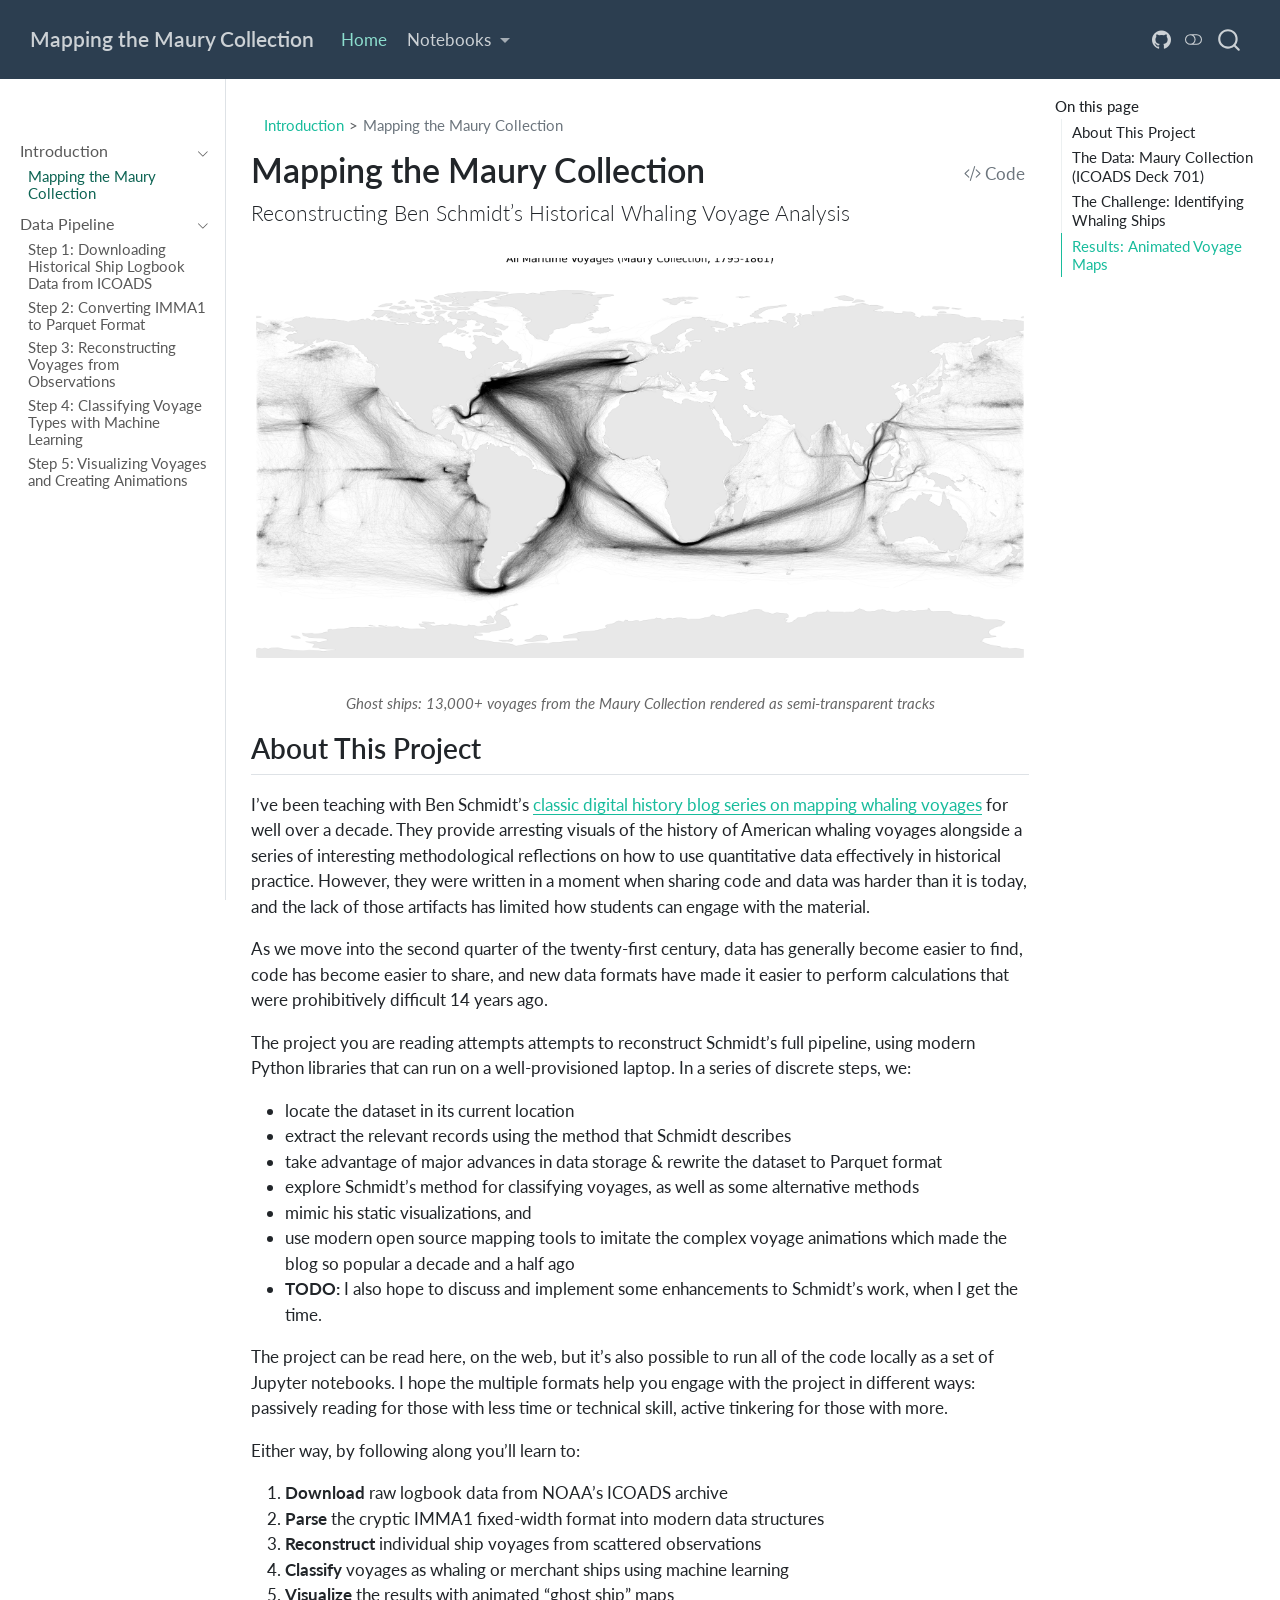
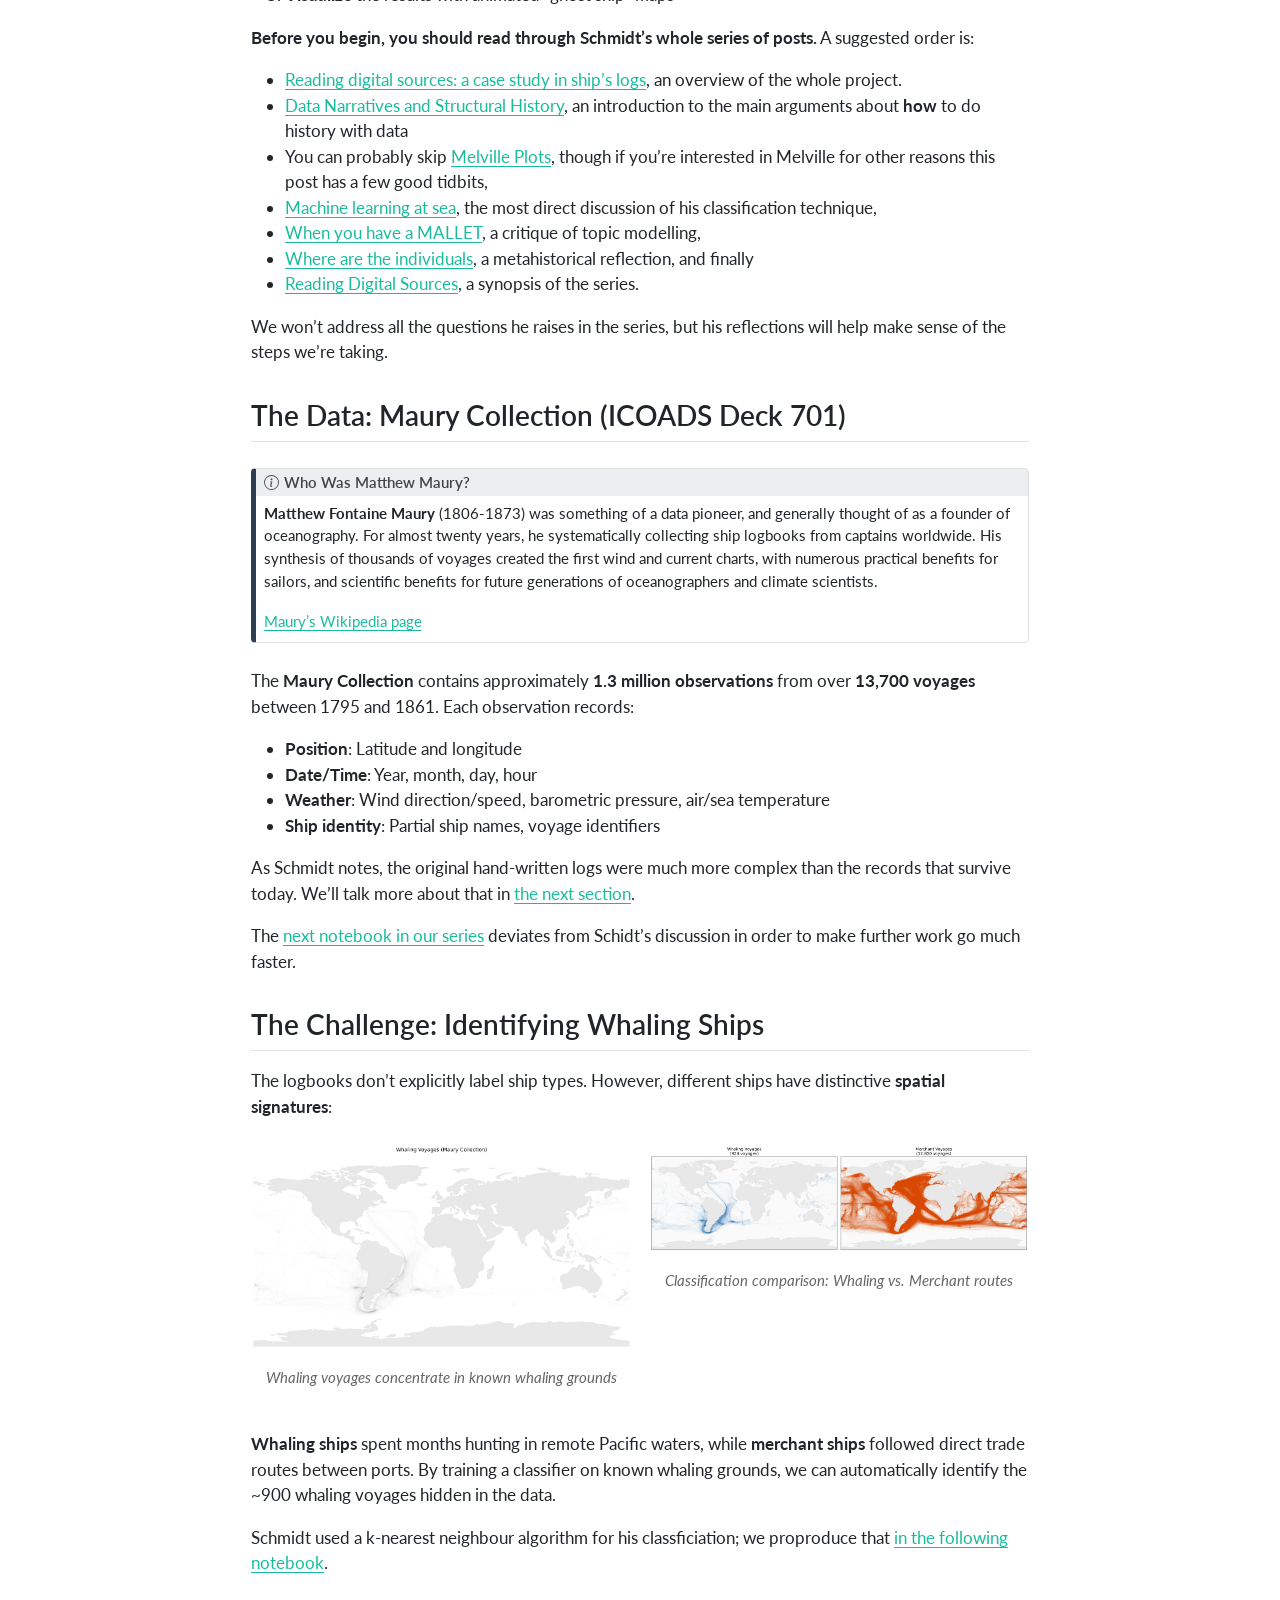
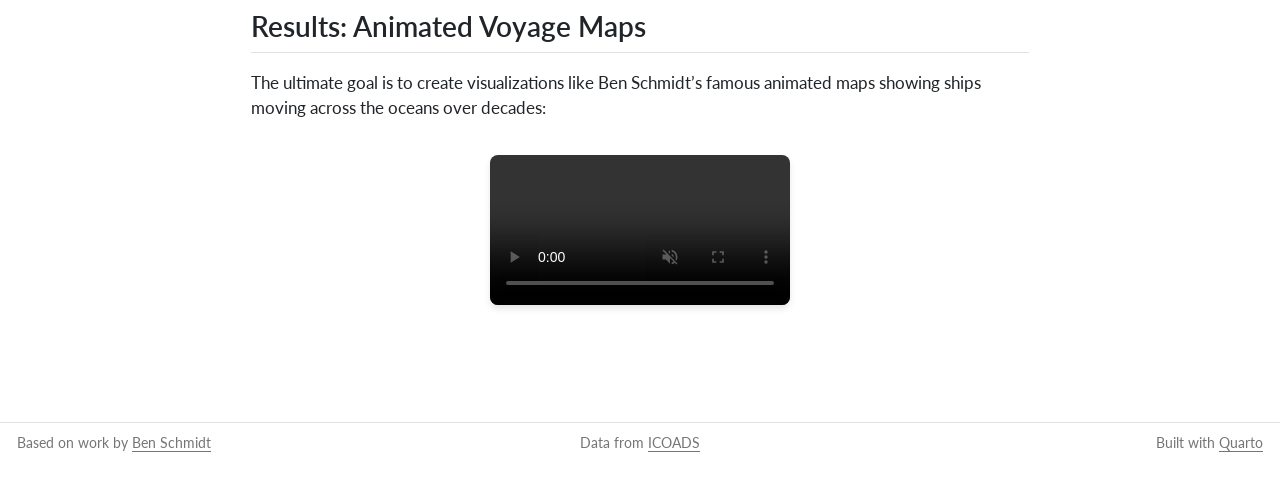
==== commit 837f45eb: "Built site for gh-pages" ====
--- a/index.html
+++ b/index.html
@@ -471,7 +471,16 @@
 <h2 class="anchored" data-anchor-id="about-this-project">About This Project</h2>
 <p>I’ve been teaching with Ben Schmidt’s <a href="http://sappingattention.blogspot.com/2012/11/reading-digital-sources-case-study-in.html">classic digital history blog series on mapping whaling voyages</a> for well over a decade. They provide arresting visuals of the history of American whaling voyages alongside a series of interesting methodological reflections on how to use quantitative data effectively in historical practice. However, they were written in a moment when sharing code and data was harder than it is today, and the lack of those artifacts has limited how students can engage with the material.</p>
 <p>As we move into the second quarter of the twenty-first century, data has generally become easier to find, code has become easier to share, and new data formats have made it easier to perform calculations that were prohibitively difficult 14 years ago.</p>
-<p>The project you are reading attempts attempts to reconstruct Schmidt’s full pipeline, using modern Python libraries that can run on a well-provisioned laptop. In a series of discrete steps, we: - locate the dataset in its current location - extract the relevant records using the method that Schmidt describes - take advantage of major advances in data storage &amp; rewrite the dataset to Parquet format - explore Schmidt’s method for classifying voyages, as well as some alternative methods - mimic his static visualizations, and - use modern open source mapping tools to imitate the complex voyage animations which made the blog so popular a decade and a half ago - <strong>TODO:</strong> I also hope to discuss and implement some enhancements to Schmidt’s work, when I get the time.</p>
+<p>The project you are reading attempts attempts to reconstruct Schmidt’s full pipeline, using modern Python libraries that can run on a well-provisioned laptop. In a series of discrete steps, we:</p>
+<ul>
+<li>locate the dataset in its current location</li>
+<li>extract the relevant records using the method that Schmidt describes</li>
+<li>take advantage of major advances in data storage &amp; rewrite the dataset to Parquet format</li>
+<li>explore Schmidt’s method for classifying voyages, as well as some alternative methods</li>
+<li>mimic his static visualizations, and</li>
+<li>use modern open source mapping tools to imitate the complex voyage animations which made the blog so popular a decade and a half ago</li>
+<li><strong>TODO:</strong> I also hope to discuss and implement some enhancements to Schmidt’s work, when I get the time.</li>
+</ul>
 <p>The project can be read here, on the web, but it’s also possible to run all of the code locally as a set of Jupyter notebooks. I hope the multiple formats help you engage with the project in different ways: passively reading for those with less time or technical skill, active tinkering for those with more.</p>
 <p>Either way, by following along you’ll learn to:</p>
 <ol type="1">
@@ -481,7 +490,16 @@
 <li><strong>Classify</strong> voyages as whaling or merchant ships using machine learning</li>
 <li><strong>Visualize</strong> the results with animated “ghost ship” maps</li>
 </ol>
-<p><strong>Before you begin, you should read through Schmidt’s whole series of posts.</strong> A suggested order is: - <a href="http://sappingattention.blogspot.com/2012/11/reading-digital-sources-case-study-in.html">Reading digital sources: a case study in ship’s logs</a>, an overview of the whole project. - <a href="https://sappingattention.blogspot.com/2012/10/data-narratives-and-structural.html">Data Narratives and Structural History</a>, an introduction to the main arguments about <strong>how</strong> to do history with data - You can probably skip <a href="https://sappingattention.blogspot.com/2012/10/melville-plots.html">Melville Plots</a>, though if you’re interested in Melville for other reasons this post has a few good tidbits, - <a href="https://sappingattention.blogspot.com/2012/11/machine-learning-on-high-seas.html">Machine learning at sea</a>, the most direct discussion of his classification technique, - <a href="https://sappingattention.blogspot.com/2012/11/when-you-have-mallet-everything-looks.html">When you have a MALLET</a>, a critique of topic modelling, - <a href="https://sappingattention.blogspot.com/2012/11/where-are-individuals-in-data-driven.html">Where are the individuals</a>, a metahistorical reflection, and finally - <a href="https://sappingattention.blogspot.com/2012/11/reading-digital-sources-case-study-in.html">Reading Digital Sources</a>, a synopsis of the series.</p>
+<p><strong>Before you begin, you should read through Schmidt’s whole series of posts.</strong> A suggested order is:</p>
+<ul>
+<li><a href="http://sappingattention.blogspot.com/2012/11/reading-digital-sources-case-study-in.html">Reading digital sources: a case study in ship’s logs</a>, an overview of the whole project.</li>
+<li><a href="https://sappingattention.blogspot.com/2012/10/data-narratives-and-structural.html">Data Narratives and Structural History</a>, an introduction to the main arguments about <strong>how</strong> to do history with data</li>
+<li>You can probably skip <a href="https://sappingattention.blogspot.com/2012/10/melville-plots.html">Melville Plots</a>, though if you’re interested in Melville for other reasons this post has a few good tidbits,</li>
+<li><a href="https://sappingattention.blogspot.com/2012/11/machine-learning-on-high-seas.html">Machine learning at sea</a>, the most direct discussion of his classification technique,</li>
+<li><a href="https://sappingattention.blogspot.com/2012/11/when-you-have-mallet-everything-looks.html">When you have a MALLET</a>, a critique of topic modelling,</li>
+<li><a href="https://sappingattention.blogspot.com/2012/11/where-are-individuals-in-data-driven.html">Where are the individuals</a>, a metahistorical reflection, and finally</li>
+<li><a href="https://sappingattention.blogspot.com/2012/11/reading-digital-sources-case-study-in.html">Reading Digital Sources</a>, a synopsis of the series.</li>
+</ul>
 <p>We won’t address all the questions he raises in the series, but his reflections will help make sense of the steps we’re taking.</p>
 </section>
 <section id="the-data-maury-collection-icoads-deck-701" class="level2">
@@ -800,7 +818,7 @@
     }
       var localhostRegex = new RegExp(/^(?:http|https):\/\/localhost\:?[0-9]*\//);
       var mailtoRegex = new RegExp(/^mailto:/);
-        var filterRegex = new RegExp('/' + window.location.host + '/');
+        var filterRegex = new RegExp("https:\/\/DigitalHistory\.github\.io\/maury-notebooks\/");
       var isInternal = (href) => {
           return filterRegex.test(href) || localhostRegex.test(href) || mailtoRegex.test(href);
       }
@@ -1142,156 +1160,158 @@
 <span id="cb3-13"><a href="#cb3-13"></a>As we move into the second quarter of the twenty-first century, data has generally become easier to find, code has become easier to share, and new data formats have made it easier to perform calculations that were prohibitively difficult 14 years ago.  </span>
 <span id="cb3-14"><a href="#cb3-14"></a></span>
 <span id="cb3-15"><a href="#cb3-15"></a>The project you are reading attempts attempts to reconstruct Schmidt's full pipeline, using modern Python libraries that can run on a well-provisioned laptop. In a series of discrete steps, we:</span>
-<span id="cb3-16"><a href="#cb3-16"></a><span class="ss">- </span>locate the dataset in its current location</span>
-<span id="cb3-17"><a href="#cb3-17"></a><span class="ss">- </span>extract the relevant records using the method that Schmidt describes </span>
-<span id="cb3-18"><a href="#cb3-18"></a><span class="ss">- </span>take advantage of major advances in data storage &amp; rewrite the dataset to Parquet format </span>
-<span id="cb3-19"><a href="#cb3-19"></a><span class="ss">- </span>explore Schmidt's method for classifying voyages, as well as some alternative methods</span>
-<span id="cb3-20"><a href="#cb3-20"></a><span class="ss">- </span>mimic his static visualizations, and</span>
-<span id="cb3-21"><a href="#cb3-21"></a><span class="ss">- </span>use modern open source mapping tools to imitate the complex voyage animations which made the blog so popular a decade and a half ago</span>
-<span id="cb3-22"><a href="#cb3-22"></a><span class="ss">- </span>**TODO:** I also hope to discuss and implement some enhancements to Schmidt's work, when I get the time.  </span>
-<span id="cb3-23"><a href="#cb3-23"></a></span>
-<span id="cb3-24"><a href="#cb3-24"></a>The project can be read here, on the web, but it's also possible to run all of the code locally as a set of Jupyter notebooks. I hope the multiple formats help you engage with the project in different ways: passively reading for those with less time or technical skill, active tinkering for those with more.  </span>
-<span id="cb3-25"><a href="#cb3-25"></a></span>
-<span id="cb3-26"><a href="#cb3-26"></a>Either way, by following along you'll learn to:</span>
-<span id="cb3-27"><a href="#cb3-27"></a></span>
-<span id="cb3-28"><a href="#cb3-28"></a><span class="ss">1. </span>**Download** raw logbook data from NOAA's ICOADS archive</span>
-<span id="cb3-29"><a href="#cb3-29"></a><span class="ss">2. </span>**Parse** the cryptic IMMA1 fixed-width format into modern data structures</span>
-<span id="cb3-30"><a href="#cb3-30"></a><span class="ss">3. </span>**Reconstruct** individual ship voyages from scattered observations</span>
-<span id="cb3-31"><a href="#cb3-31"></a><span class="ss">4. </span>**Classify** voyages as whaling or merchant ships using machine learning</span>
-<span id="cb3-32"><a href="#cb3-32"></a><span class="ss">5. </span>**Visualize** the results with animated "ghost ship" maps</span>
-<span id="cb3-33"><a href="#cb3-33"></a></span>
-<span id="cb3-34"><a href="#cb3-34"></a>**Before you begin, you should read through Schmidt's whole series of posts.** A suggested order is:</span>
-<span id="cb3-35"><a href="#cb3-35"></a><span class="ss">- </span><span class="co">[</span><span class="ot">Reading digital sources: a case study in ship's logs</span><span class="co">](http://sappingattention.blogspot.com/2012/11/reading-digital-sources-case-study-in.html)</span>, an overview of the whole project.</span>
-<span id="cb3-36"><a href="#cb3-36"></a><span class="ss">- </span><span class="co">[</span><span class="ot">Data Narratives and Structural History</span><span class="co">](https://sappingattention.blogspot.com/2012/10/data-narratives-and-structural.html)</span>, an introduction to the main arguments about **how** to do history  with data</span>
-<span id="cb3-37"><a href="#cb3-37"></a><span class="ss">- </span>You can probably skip <span class="co">[</span><span class="ot">Melville Plots</span><span class="co">](https://sappingattention.blogspot.com/2012/10/melville-plots.html)</span>, though if you're interested in Melville for other reasons this post has a few good tidbits,</span>
-<span id="cb3-38"><a href="#cb3-38"></a><span class="ss">- </span><span class="co">[</span><span class="ot">Machine learning at sea</span><span class="co">](https://sappingattention.blogspot.com/2012/11/machine-learning-on-high-seas.html)</span>, the   most direct discussion of his classification technique,</span>
-<span id="cb3-39"><a href="#cb3-39"></a><span class="ss">- </span><span class="co">[</span><span class="ot">When you have a MALLET</span><span class="co">](https://sappingattention.blogspot.com/2012/11/when-you-have-mallet-everything-looks.html)</span>, a critique of topic modelling,</span>
-<span id="cb3-40"><a href="#cb3-40"></a><span class="ss">- </span><span class="co">[</span><span class="ot">Where are the individuals</span><span class="co">](https://sappingattention.blogspot.com/2012/11/where-are-individuals-in-data-driven.html)</span>, a metahistorical reflection, and finally</span>
-<span id="cb3-41"><a href="#cb3-41"></a><span class="ss">- </span><span class="co">[</span><span class="ot">Reading Digital Sources</span><span class="co">](https://sappingattention.blogspot.com/2012/11/reading-digital-sources-case-study-in.html)</span>, a synopsis of the series. </span>
-<span id="cb3-42"><a href="#cb3-42"></a></span>
-<span id="cb3-43"><a href="#cb3-43"></a>We won't address all the questions he raises in the series, but his reflections will help make sense of the steps we're taking.  </span>
+<span id="cb3-16"><a href="#cb3-16"></a></span>
+<span id="cb3-17"><a href="#cb3-17"></a><span class="ss">- </span>locate the dataset in its current location</span>
+<span id="cb3-18"><a href="#cb3-18"></a><span class="ss">- </span>extract the relevant records using the method that Schmidt describes </span>
+<span id="cb3-19"><a href="#cb3-19"></a><span class="ss">- </span>take advantage of major advances in data storage &amp; rewrite the dataset to Parquet format </span>
+<span id="cb3-20"><a href="#cb3-20"></a><span class="ss">- </span>explore Schmidt's method for classifying voyages, as well as some alternative methods</span>
+<span id="cb3-21"><a href="#cb3-21"></a><span class="ss">- </span>mimic his static visualizations, and</span>
+<span id="cb3-22"><a href="#cb3-22"></a><span class="ss">- </span>use modern open source mapping tools to imitate the complex voyage animations which made the blog so popular a decade and a half ago</span>
+<span id="cb3-23"><a href="#cb3-23"></a><span class="ss">- </span>**TODO:** I also hope to discuss and implement some enhancements to Schmidt's work, when I get the time.  </span>
+<span id="cb3-24"><a href="#cb3-24"></a></span>
+<span id="cb3-25"><a href="#cb3-25"></a>The project can be read here, on the web, but it's also possible to run all of the code locally as a set of Jupyter notebooks. I hope the multiple formats help you engage with the project in different ways: passively reading for those with less time or technical skill, active tinkering for those with more.  </span>
+<span id="cb3-26"><a href="#cb3-26"></a></span>
+<span id="cb3-27"><a href="#cb3-27"></a>Either way, by following along you'll learn to:</span>
+<span id="cb3-28"><a href="#cb3-28"></a></span>
+<span id="cb3-29"><a href="#cb3-29"></a><span class="ss">1. </span>**Download** raw logbook data from NOAA's ICOADS archive</span>
+<span id="cb3-30"><a href="#cb3-30"></a><span class="ss">2. </span>**Parse** the cryptic IMMA1 fixed-width format into modern data structures</span>
+<span id="cb3-31"><a href="#cb3-31"></a><span class="ss">3. </span>**Reconstruct** individual ship voyages from scattered observations</span>
+<span id="cb3-32"><a href="#cb3-32"></a><span class="ss">4. </span>**Classify** voyages as whaling or merchant ships using machine learning</span>
+<span id="cb3-33"><a href="#cb3-33"></a><span class="ss">5. </span>**Visualize** the results with animated "ghost ship" maps</span>
+<span id="cb3-34"><a href="#cb3-34"></a></span>
+<span id="cb3-35"><a href="#cb3-35"></a>**Before you begin, you should read through Schmidt's whole series of posts.** A suggested order is:</span>
+<span id="cb3-36"><a href="#cb3-36"></a></span>
+<span id="cb3-37"><a href="#cb3-37"></a><span class="ss">- </span><span class="co">[</span><span class="ot">Reading digital sources: a case study in ship's logs</span><span class="co">](http://sappingattention.blogspot.com/2012/11/reading-digital-sources-case-study-in.html)</span>, an overview of the whole project.</span>
+<span id="cb3-38"><a href="#cb3-38"></a><span class="ss">- </span><span class="co">[</span><span class="ot">Data Narratives and Structural History</span><span class="co">](https://sappingattention.blogspot.com/2012/10/data-narratives-and-structural.html)</span>, an introduction to the main arguments about **how** to do history  with data</span>
+<span id="cb3-39"><a href="#cb3-39"></a><span class="ss">- </span>You can probably skip <span class="co">[</span><span class="ot">Melville Plots</span><span class="co">](https://sappingattention.blogspot.com/2012/10/melville-plots.html)</span>, though if you're interested in Melville for other reasons this post has a few good tidbits,</span>
+<span id="cb3-40"><a href="#cb3-40"></a><span class="ss">- </span><span class="co">[</span><span class="ot">Machine learning at sea</span><span class="co">](https://sappingattention.blogspot.com/2012/11/machine-learning-on-high-seas.html)</span>, the   most direct discussion of his classification technique,</span>
+<span id="cb3-41"><a href="#cb3-41"></a><span class="ss">- </span><span class="co">[</span><span class="ot">When you have a MALLET</span><span class="co">](https://sappingattention.blogspot.com/2012/11/when-you-have-mallet-everything-looks.html)</span>, a critique of topic modelling,</span>
+<span id="cb3-42"><a href="#cb3-42"></a><span class="ss">- </span><span class="co">[</span><span class="ot">Where are the individuals</span><span class="co">](https://sappingattention.blogspot.com/2012/11/where-are-individuals-in-data-driven.html)</span>, a metahistorical reflection, and finally</span>
+<span id="cb3-43"><a href="#cb3-43"></a><span class="ss">- </span><span class="co">[</span><span class="ot">Reading Digital Sources</span><span class="co">](https://sappingattention.blogspot.com/2012/11/reading-digital-sources-case-study-in.html)</span>, a synopsis of the series. </span>
 <span id="cb3-44"><a href="#cb3-44"></a></span>
-<span id="cb3-45"><a href="#cb3-45"></a><span class="fu">## The Data: Maury Collection (ICOADS Deck 701)</span></span>
+<span id="cb3-45"><a href="#cb3-45"></a>We won't address all the questions he raises in the series, but his reflections will help make sense of the steps we're taking.  </span>
 <span id="cb3-46"><a href="#cb3-46"></a></span>
-<span id="cb3-47"><a href="#cb3-47"></a>:::{.callout-note}</span>
-<span id="cb3-48"><a href="#cb3-48"></a><span class="fu">## Who Was Matthew Maury?</span></span>
-<span id="cb3-49"><a href="#cb3-49"></a>**Matthew Fontaine Maury** (1806-1873) was something of a data pioneer, and generally thought of as a founder of oceanography. For almost twenty years, he systematically collecting ship logbooks from captains worldwide. His synthesis of thousands of voyages created the first wind and current charts, with numerous practical benefits for sailors, and scientific benefits for future generations of oceanographers and climate scientists.</span>
-<span id="cb3-50"><a href="#cb3-50"></a></span>
-<span id="cb3-51"><a href="#cb3-51"></a><span class="co">[</span><span class="ot">Maury's Wikipedia page</span><span class="co">](https://en.wikipedia.org/wiki/Matthew_Fontaine_Maury)</span></span>
-<span id="cb3-52"><a href="#cb3-52"></a>:::</span>
-<span id="cb3-53"><a href="#cb3-53"></a></span>
-<span id="cb3-54"><a href="#cb3-54"></a>The **Maury Collection** contains approximately **1.3 million observations** from over **13,700 voyages** between 1795 and 1861. Each observation records:</span>
+<span id="cb3-47"><a href="#cb3-47"></a><span class="fu">## The Data: Maury Collection (ICOADS Deck 701)</span></span>
+<span id="cb3-48"><a href="#cb3-48"></a></span>
+<span id="cb3-49"><a href="#cb3-49"></a>:::{.callout-note}</span>
+<span id="cb3-50"><a href="#cb3-50"></a><span class="fu">## Who Was Matthew Maury?</span></span>
+<span id="cb3-51"><a href="#cb3-51"></a>**Matthew Fontaine Maury** (1806-1873) was something of a data pioneer, and generally thought of as a founder of oceanography. For almost twenty years, he systematically collecting ship logbooks from captains worldwide. His synthesis of thousands of voyages created the first wind and current charts, with numerous practical benefits for sailors, and scientific benefits for future generations of oceanographers and climate scientists.</span>
+<span id="cb3-52"><a href="#cb3-52"></a></span>
+<span id="cb3-53"><a href="#cb3-53"></a><span class="co">[</span><span class="ot">Maury's Wikipedia page</span><span class="co">](https://en.wikipedia.org/wiki/Matthew_Fontaine_Maury)</span></span>
+<span id="cb3-54"><a href="#cb3-54"></a>:::</span>
 <span id="cb3-55"><a href="#cb3-55"></a></span>
-<span id="cb3-56"><a href="#cb3-56"></a><span class="ss">- </span>**Position**: Latitude and longitude</span>
-<span id="cb3-57"><a href="#cb3-57"></a><span class="ss">- </span>**Date/Time**: Year, month, day, hour</span>
-<span id="cb3-58"><a href="#cb3-58"></a><span class="ss">- </span>**Weather**: Wind direction/speed, barometric pressure, air/sea temperature</span>
-<span id="cb3-59"><a href="#cb3-59"></a><span class="ss">- </span>**Ship identity**: Partial ship names, voyage identifiers</span>
-<span id="cb3-60"><a href="#cb3-60"></a></span>
-<span id="cb3-61"><a href="#cb3-61"></a>As Schmidt notes, the original hand-written logs were much more complex than the records that survive today.  We'll talk more about that in <span class="co">[</span><span class="ot">the next section</span><span class="co">](./notebooks/01_download_icoads.qmd)</span>. </span>
+<span id="cb3-56"><a href="#cb3-56"></a>The **Maury Collection** contains approximately **1.3 million observations** from over **13,700 voyages** between 1795 and 1861. Each observation records:</span>
+<span id="cb3-57"><a href="#cb3-57"></a></span>
+<span id="cb3-58"><a href="#cb3-58"></a><span class="ss">- </span>**Position**: Latitude and longitude</span>
+<span id="cb3-59"><a href="#cb3-59"></a><span class="ss">- </span>**Date/Time**: Year, month, day, hour</span>
+<span id="cb3-60"><a href="#cb3-60"></a><span class="ss">- </span>**Weather**: Wind direction/speed, barometric pressure, air/sea temperature</span>
+<span id="cb3-61"><a href="#cb3-61"></a><span class="ss">- </span>**Ship identity**: Partial ship names, voyage identifiers</span>
 <span id="cb3-62"><a href="#cb3-62"></a></span>
-<span id="cb3-63"><a href="#cb3-63"></a>The <span class="co">[</span><span class="ot">next notebook in our series</span><span class="co">](./notebooks/02_imma_to_parquet.qmd)</span> deviates from Schidt's discussion in order to make further work go much faster.  </span>
+<span id="cb3-63"><a href="#cb3-63"></a>As Schmidt notes, the original hand-written logs were much more complex than the records that survive today.  We'll talk more about that in <span class="co">[</span><span class="ot">the next section</span><span class="co">](./notebooks/01_download_icoads.qmd)</span>. </span>
 <span id="cb3-64"><a href="#cb3-64"></a></span>
-<span id="cb3-65"><a href="#cb3-65"></a><span class="fu">## The Challenge: Identifying Whaling Ships</span></span>
+<span id="cb3-65"><a href="#cb3-65"></a>The <span class="co">[</span><span class="ot">next notebook in our series</span><span class="co">](./notebooks/02_imma_to_parquet.qmd)</span> deviates from Schidt's discussion in order to make further work go much faster.  </span>
 <span id="cb3-66"><a href="#cb3-66"></a></span>
-<span id="cb3-67"><a href="#cb3-67"></a>The logbooks don't explicitly label ship types. However, different ships have distinctive **spatial signatures**:</span>
+<span id="cb3-67"><a href="#cb3-67"></a><span class="fu">## The Challenge: Identifying Whaling Ships</span></span>
 <span id="cb3-68"><a href="#cb3-68"></a></span>
-<span id="cb3-69"><a href="#cb3-69"></a>::: {.image-grid}</span>
-<span id="cb3-70"><a href="#cb3-70"></a><span class="al">![Whaling voyages concentrate in known whaling grounds](output/ghost_ships_whaling.png)</span>{fig-alt="Map showing whaling voyage tracks concentrated in the Pacific and around Cape Horn"}</span>
-<span id="cb3-71"><a href="#cb3-71"></a></span>
-<span id="cb3-72"><a href="#cb3-72"></a><span class="al">![Classification comparison: Whaling vs. Merchant routes](output/whaling_vs_merchant.png)</span>{fig-alt="Side-by-side comparison showing distinct patterns of whaling ships vs merchant vessels"}</span>
-<span id="cb3-73"><a href="#cb3-73"></a>:::</span>
-<span id="cb3-74"><a href="#cb3-74"></a></span>
-<span id="cb3-75"><a href="#cb3-75"></a>**Whaling ships** spent months hunting in remote Pacific waters, while **merchant ships** followed direct trade routes between ports. By training a classifier on known whaling grounds, we can automatically identify the ~900 whaling voyages hidden in the data.</span>
+<span id="cb3-69"><a href="#cb3-69"></a>The logbooks don't explicitly label ship types. However, different ships have distinctive **spatial signatures**:</span>
+<span id="cb3-70"><a href="#cb3-70"></a></span>
+<span id="cb3-71"><a href="#cb3-71"></a>::: {.image-grid}</span>
+<span id="cb3-72"><a href="#cb3-72"></a><span class="al">![Whaling voyages concentrate in known whaling grounds](output/ghost_ships_whaling.png)</span>{fig-alt="Map showing whaling voyage tracks concentrated in the Pacific and around Cape Horn"}</span>
+<span id="cb3-73"><a href="#cb3-73"></a></span>
+<span id="cb3-74"><a href="#cb3-74"></a><span class="al">![Classification comparison: Whaling vs. Merchant routes](output/whaling_vs_merchant.png)</span>{fig-alt="Side-by-side comparison showing distinct patterns of whaling ships vs merchant vessels"}</span>
+<span id="cb3-75"><a href="#cb3-75"></a>:::</span>
 <span id="cb3-76"><a href="#cb3-76"></a></span>
-<span id="cb3-77"><a href="#cb3-77"></a>Schmidt used a k-nearest neighbour algorithm for his classficiation; we proproduce that <span class="co">[</span><span class="ot">in the following notebook</span><span class="co">](./notebooks/03_reconstruct_voyages.qmd)</span>. </span>
+<span id="cb3-77"><a href="#cb3-77"></a>**Whaling ships** spent months hunting in remote Pacific waters, while **merchant ships** followed direct trade routes between ports. By training a classifier on known whaling grounds, we can automatically identify the ~900 whaling voyages hidden in the data.</span>
 <span id="cb3-78"><a href="#cb3-78"></a></span>
-<span id="cb3-79"><a href="#cb3-79"></a><span class="fu">## Results: Animated Voyage Maps</span></span>
+<span id="cb3-79"><a href="#cb3-79"></a>Schmidt used a k-nearest neighbour algorithm for his classficiation; we proproduce that <span class="co">[</span><span class="ot">in the following notebook</span><span class="co">](./notebooks/03_reconstruct_voyages.qmd)</span>. </span>
 <span id="cb3-80"><a href="#cb3-80"></a></span>
-<span id="cb3-81"><a href="#cb3-81"></a>The ultimate goal is to create visualizations like Ben Schmidt's famous animated maps showing ships moving across the oceans over decades:</span>
+<span id="cb3-81"><a href="#cb3-81"></a><span class="fu">## Results: Animated Voyage Maps</span></span>
 <span id="cb3-82"><a href="#cb3-82"></a></span>
-<span id="cb3-83"><a href="#cb3-83"></a>::: {.animation-container}</span>
-<span id="cb3-84"><a href="#cb3-84"></a><span class="dt">&lt;</span><span class="kw">video</span><span class="ot"> controls loop muted playsinline</span><span class="dt">&gt;</span></span>
-<span id="cb3-85"><a href="#cb3-85"></a>  <span class="dt">&lt;</span><span class="kw">source</span><span class="ot"> src</span><span class="op">=</span><span class="st">"output/whaling_voyages.mp4"</span><span class="ot"> type</span><span class="op">=</span><span class="st">"video/mp4"</span><span class="dt">&gt;</span></span>
-<span id="cb3-86"><a href="#cb3-86"></a>  <span class="dt">&lt;</span><span class="kw">img</span><span class="ot"> src</span><span class="op">=</span><span class="st">"output/whaling_voyages.gif"</span><span class="ot"> alt</span><span class="op">=</span><span class="st">"Animation of whaling voyages from 1797-1860"</span><span class="dt">&gt;</span></span>
-<span id="cb3-87"><a href="#cb3-87"></a><span class="dt">&lt;/</span><span class="kw">video</span><span class="dt">&gt;</span></span>
-<span id="cb3-88"><a href="#cb3-88"></a>*Classified whaling voyages, 1797-1860. Yellow dots show current ship positions; red trails show recent movement.*</span>
-<span id="cb3-89"><a href="#cb3-89"></a>:::</span>
-<span id="cb3-90"><a href="#cb3-90"></a></span>
-<span id="cb3-91"><a href="#cb3-91"></a><span class="fu">## The Pipeline</span></span>
+<span id="cb3-83"><a href="#cb3-83"></a>The ultimate goal is to create visualizations like Ben Schmidt's famous animated maps showing ships moving across the oceans over decades:</span>
+<span id="cb3-84"><a href="#cb3-84"></a></span>
+<span id="cb3-85"><a href="#cb3-85"></a>::: {.animation-container}</span>
+<span id="cb3-86"><a href="#cb3-86"></a><span class="dt">&lt;</span><span class="kw">video</span><span class="ot"> controls loop muted playsinline</span><span class="dt">&gt;</span></span>
+<span id="cb3-87"><a href="#cb3-87"></a>  <span class="dt">&lt;</span><span class="kw">source</span><span class="ot"> src</span><span class="op">=</span><span class="st">"output/whaling_voyages.mp4"</span><span class="ot"> type</span><span class="op">=</span><span class="st">"video/mp4"</span><span class="dt">&gt;</span></span>
+<span id="cb3-88"><a href="#cb3-88"></a>  <span class="dt">&lt;</span><span class="kw">img</span><span class="ot"> src</span><span class="op">=</span><span class="st">"output/whaling_voyages.gif"</span><span class="ot"> alt</span><span class="op">=</span><span class="st">"Animation of whaling voyages from 1797-1860"</span><span class="dt">&gt;</span></span>
+<span id="cb3-89"><a href="#cb3-89"></a><span class="dt">&lt;/</span><span class="kw">video</span><span class="dt">&gt;</span></span>
+<span id="cb3-90"><a href="#cb3-90"></a>*Classified whaling voyages, 1797-1860. Yellow dots show current ship positions; red trails show recent movement.*</span>
+<span id="cb3-91"><a href="#cb3-91"></a>:::</span>
 <span id="cb3-92"><a href="#cb3-92"></a></span>
-<span id="cb3-95"><a href="#cb3-95"></a><span class="in">```{mermaid}</span></span>
-<span id="cb3-96"><a href="#cb3-96"></a>flowchart LR</span>
-<span id="cb3-97"><a href="#cb3-97"></a>    A[ICOADS Archive] --&gt; B[Download\nDeck <span class="dv">701</span>]</span>
-<span id="cb3-98"><a href="#cb3-98"></a>    B --&gt; C[Parse IMMA1\nFormat]</span>
-<span id="cb3-99"><a href="#cb3-99"></a>    C --&gt; D[Reconstruct\nVoyages]</span>
-<span id="cb3-100"><a href="#cb3-100"></a>    D --&gt; E[Classify\nWhaling/Merchant]</span>
-<span id="cb3-101"><a href="#cb3-101"></a>    E --&gt; F[Visualize\nAnimations]</span>
-<span id="cb3-102"><a href="#cb3-102"></a></span>
-<span id="cb3-103"><a href="#cb3-103"></a>    style A fill:<span class="co">#e1f5fe</span></span>
-<span id="cb3-104"><a href="#cb3-104"></a>    style F fill:<span class="co">#c8e6c9</span></span>
-<span id="cb3-105"><a href="#cb3-105"></a><span class="in">```</span></span>
-<span id="cb3-106"><a href="#cb3-106"></a></span>
-<span id="cb3-107"><a href="#cb3-107"></a>As mentioned, each step is available in a separate notebook:</span>
+<span id="cb3-93"><a href="#cb3-93"></a><span class="fu">## The Pipeline</span></span>
+<span id="cb3-94"><a href="#cb3-94"></a></span>
+<span id="cb3-97"><a href="#cb3-97"></a><span class="in">```{mermaid}</span></span>
+<span id="cb3-98"><a href="#cb3-98"></a>flowchart LR</span>
+<span id="cb3-99"><a href="#cb3-99"></a>    A[ICOADS Archive] --&gt; B[Download\nDeck <span class="dv">701</span>]</span>
+<span id="cb3-100"><a href="#cb3-100"></a>    B --&gt; C[Parse IMMA1\nFormat]</span>
+<span id="cb3-101"><a href="#cb3-101"></a>    C --&gt; D[Reconstruct\nVoyages]</span>
+<span id="cb3-102"><a href="#cb3-102"></a>    D --&gt; E[Classify\nWhaling/Merchant]</span>
+<span id="cb3-103"><a href="#cb3-103"></a>    E --&gt; F[Visualize\nAnimations]</span>
+<span id="cb3-104"><a href="#cb3-104"></a></span>
+<span id="cb3-105"><a href="#cb3-105"></a>    style A fill:<span class="co">#e1f5fe</span></span>
+<span id="cb3-106"><a href="#cb3-106"></a>    style F fill:<span class="co">#c8e6c9</span></span>
+<span id="cb3-107"><a href="#cb3-107"></a><span class="in">```</span></span>
 <span id="cb3-108"><a href="#cb3-108"></a></span>
-<span id="cb3-109"><a href="#cb3-109"></a><span class="pp">|</span> Notebook <span class="pp">|</span> Description <span class="pp">|</span> Key Technique <span class="pp">|</span></span>
-<span id="cb3-110"><a href="#cb3-110"></a><span class="pp">|----------|-------------|---------------|</span></span>
-<span id="cb3-111"><a href="#cb3-111"></a><span class="pp">|</span> <span class="co">[</span><span class="ot">01_download_icoads</span><span class="co">](notebooks/01_download_icoads.qmd)</span> <span class="pp">|</span> Fetch raw data from NOAA <span class="pp">|</span> HTTP requests, gzip <span class="pp">|</span></span>
-<span id="cb3-112"><a href="#cb3-112"></a><span class="pp">|</span> <span class="co">[</span><span class="ot">02_imma_to_parquet</span><span class="co">](notebooks/02_imma_to_parquet.qmd)</span> <span class="pp">|</span> Parse fixed-width format <span class="pp">|</span> Columnar storage <span class="pp">|</span></span>
-<span id="cb3-113"><a href="#cb3-113"></a><span class="pp">|</span> <span class="co">[</span><span class="ot">03_reconstruct_voyages</span><span class="co">](notebooks/03_reconstruct_voyages.qmd)</span> <span class="pp">|</span> Identify voyage boundaries <span class="pp">|</span> Heuristic segmentation <span class="pp">|</span></span>
-<span id="cb3-114"><a href="#cb3-114"></a><span class="pp">|</span> <span class="co">[</span><span class="ot">04_classify_voyages</span><span class="co">](notebooks/04_classify_voyages.qmd)</span> <span class="pp">|</span> ML classification <span class="pp">|</span> K-Nearest Neighbours <span class="pp">|</span></span>
-<span id="cb3-115"><a href="#cb3-115"></a><span class="pp">|</span> <span class="co">[</span><span class="ot">05_visualize_voyages</span><span class="co">](notebooks/05_visualize_voyages.qmd)</span> <span class="pp">|</span> Create maps &amp; animations <span class="pp">|</span> Matplotlib, ffmpeg <span class="pp">|</span></span>
-<span id="cb3-116"><a href="#cb3-116"></a></span>
-<span id="cb3-117"><a href="#cb3-117"></a>Running this code will likely take considerable time and ocmputation resources on an ordinary laptop; before you run code, be sure you understand what it's doing and how long it will likely take. </span>
+<span id="cb3-109"><a href="#cb3-109"></a>As mentioned, each step is available in a separate notebook:</span>
+<span id="cb3-110"><a href="#cb3-110"></a></span>
+<span id="cb3-111"><a href="#cb3-111"></a><span class="pp">|</span> Notebook <span class="pp">|</span> Description <span class="pp">|</span> Key Technique <span class="pp">|</span></span>
+<span id="cb3-112"><a href="#cb3-112"></a><span class="pp">|----------|-------------|---------------|</span></span>
+<span id="cb3-113"><a href="#cb3-113"></a><span class="pp">|</span> <span class="co">[</span><span class="ot">01_download_icoads</span><span class="co">](notebooks/01_download_icoads.qmd)</span> <span class="pp">|</span> Fetch raw data from NOAA <span class="pp">|</span> HTTP requests, gzip <span class="pp">|</span></span>
+<span id="cb3-114"><a href="#cb3-114"></a><span class="pp">|</span> <span class="co">[</span><span class="ot">02_imma_to_parquet</span><span class="co">](notebooks/02_imma_to_parquet.qmd)</span> <span class="pp">|</span> Parse fixed-width format <span class="pp">|</span> Columnar storage <span class="pp">|</span></span>
+<span id="cb3-115"><a href="#cb3-115"></a><span class="pp">|</span> <span class="co">[</span><span class="ot">03_reconstruct_voyages</span><span class="co">](notebooks/03_reconstruct_voyages.qmd)</span> <span class="pp">|</span> Identify voyage boundaries <span class="pp">|</span> Heuristic segmentation <span class="pp">|</span></span>
+<span id="cb3-116"><a href="#cb3-116"></a><span class="pp">|</span> <span class="co">[</span><span class="ot">04_classify_voyages</span><span class="co">](notebooks/04_classify_voyages.qmd)</span> <span class="pp">|</span> ML classification <span class="pp">|</span> K-Nearest Neighbours <span class="pp">|</span></span>
+<span id="cb3-117"><a href="#cb3-117"></a><span class="pp">|</span> <span class="co">[</span><span class="ot">05_visualize_voyages</span><span class="co">](notebooks/05_visualize_voyages.qmd)</span> <span class="pp">|</span> Create maps &amp; animations <span class="pp">|</span> Matplotlib, ffmpeg <span class="pp">|</span></span>
 <span id="cb3-118"><a href="#cb3-118"></a></span>
-<span id="cb3-119"><a href="#cb3-119"></a><span class="fu">## Traffic Patterns Through History</span></span>
+<span id="cb3-119"><a href="#cb3-119"></a>Running this code will likely take considerable time and ocmputation resources on an ordinary laptop; before you run code, be sure you understand what it's doing and how long it will likely take. </span>
 <span id="cb3-120"><a href="#cb3-120"></a></span>
-<span id="cb3-121"><a href="#cb3-121"></a>The data reveals how maritime traffic evolved over the early 19th century:</span>
+<span id="cb3-121"><a href="#cb3-121"></a><span class="fu">## Traffic Patterns Through History</span></span>
 <span id="cb3-122"><a href="#cb3-122"></a></span>
-<span id="cb3-123"><a href="#cb3-123"></a><span class="al">![Maritime traffic by decade showing the explosion of Pacific voyages in the 1840s-1850s](output/traffic_by_decade.png)</span>{fig-alt="Four-panel map showing maritime traffic patterns from 1800s through 1860s, with dramatic increase in Pacific coverage during the 1840s-1850s whaling boom"}</span>
+<span id="cb3-123"><a href="#cb3-123"></a>The data reveals how maritime traffic evolved over the early 19th century:</span>
 <span id="cb3-124"><a href="#cb3-124"></a></span>
-<span id="cb3-125"><a href="#cb3-125"></a>The 1840s-1850s show a dramatic increase in Pacific coverage, corresponding to the peak of American whaling.</span>
+<span id="cb3-125"><a href="#cb3-125"></a><span class="al">![Maritime traffic by decade showing the explosion of Pacific voyages in the 1840s-1850s](output/traffic_by_decade.png)</span>{fig-alt="Four-panel map showing maritime traffic patterns from 1800s through 1860s, with dramatic increase in Pacific coverage during the 1840s-1850s whaling boom"}</span>
 <span id="cb3-126"><a href="#cb3-126"></a></span>
-<span id="cb3-127"><a href="#cb3-127"></a><span class="fu">## Getting Started</span></span>
+<span id="cb3-127"><a href="#cb3-127"></a>The 1840s-1850s show a dramatic increase in Pacific coverage, corresponding to the peak of American whaling.</span>
 <span id="cb3-128"><a href="#cb3-128"></a></span>
-<span id="cb3-129"><a href="#cb3-129"></a>You can read all of the code and see a lthe results in the website version of this code. </span>
+<span id="cb3-129"><a href="#cb3-129"></a><span class="fu">## Getting Started</span></span>
 <span id="cb3-130"><a href="#cb3-130"></a></span>
-<span id="cb3-131"><a href="#cb3-131"></a>If you want to  run these notebooks yourself:</span>
+<span id="cb3-131"><a href="#cb3-131"></a>You can read all of the code and see a lthe results in the website version of this code. </span>
 <span id="cb3-132"><a href="#cb3-132"></a></span>
-<span id="cb3-133"><a href="#cb3-133"></a><span class="in">```bash</span></span>
-<span id="cb3-134"><a href="#cb3-134"></a><span class="co"># Clone the repository</span></span>
-<span id="cb3-135"><a href="#cb3-135"></a><span class="fu">git</span> clone https://github.com/example/maury-notebooks.git</span>
-<span id="cb3-136"><a href="#cb3-136"></a><span class="bu">cd</span> maury-notebooks</span>
-<span id="cb3-137"><a href="#cb3-137"></a></span>
-<span id="cb3-138"><a href="#cb3-138"></a><span class="co"># Install dependencies with uv</span></span>
-<span id="cb3-139"><a href="#cb3-139"></a><span class="ex">uv</span> sync</span>
-<span id="cb3-140"><a href="#cb3-140"></a></span>
-<span id="cb3-141"><a href="#cb3-141"></a><span class="co"># Download the data (takes several hours)</span></span>
-<span id="cb3-142"><a href="#cb3-142"></a><span class="ex">uv</span> run python scripts/download_icoads_deck701.py</span>
-<span id="cb3-143"><a href="#cb3-143"></a></span>
-<span id="cb3-144"><a href="#cb3-144"></a><span class="co"># Or run the full pipeline</span></span>
-<span id="cb3-145"><a href="#cb3-145"></a><span class="ex">uv</span> run python scripts/imma_to_parquet.py</span>
-<span id="cb3-146"><a href="#cb3-146"></a><span class="ex">uv</span> run python scripts/reconstruct_voyages.py</span>
-<span id="cb3-147"><a href="#cb3-147"></a><span class="ex">uv</span> run python scripts/classify_voyages.py</span>
-<span id="cb3-148"><a href="#cb3-148"></a><span class="ex">uv</span> run python scripts/visualize_voyages.py</span>
-<span id="cb3-149"><a href="#cb3-149"></a><span class="in">```</span></span>
-<span id="cb3-150"><a href="#cb3-150"></a></span>
-<span id="cb3-151"><a href="#cb3-151"></a>Or jump straight to <span class="co">[</span><span class="ot">Notebook 1</span><span class="co">](notebooks/01_download_icoads.qmd)</span> to learn about the data.</span>
+<span id="cb3-133"><a href="#cb3-133"></a>If you want to  run these notebooks yourself:</span>
+<span id="cb3-134"><a href="#cb3-134"></a></span>
+<span id="cb3-135"><a href="#cb3-135"></a><span class="in">```bash</span></span>
+<span id="cb3-136"><a href="#cb3-136"></a><span class="co"># Clone the repository</span></span>
+<span id="cb3-137"><a href="#cb3-137"></a><span class="fu">git</span> clone https://github.com/example/maury-notebooks.git</span>
+<span id="cb3-138"><a href="#cb3-138"></a><span class="bu">cd</span> maury-notebooks</span>
+<span id="cb3-139"><a href="#cb3-139"></a></span>
+<span id="cb3-140"><a href="#cb3-140"></a><span class="co"># Install dependencies with uv</span></span>
+<span id="cb3-141"><a href="#cb3-141"></a><span class="ex">uv</span> sync</span>
+<span id="cb3-142"><a href="#cb3-142"></a></span>
+<span id="cb3-143"><a href="#cb3-143"></a><span class="co"># Download the data (takes several hours)</span></span>
+<span id="cb3-144"><a href="#cb3-144"></a><span class="ex">uv</span> run python scripts/download_icoads_deck701.py</span>
+<span id="cb3-145"><a href="#cb3-145"></a></span>
+<span id="cb3-146"><a href="#cb3-146"></a><span class="co"># Or run the full pipeline</span></span>
+<span id="cb3-147"><a href="#cb3-147"></a><span class="ex">uv</span> run python scripts/imma_to_parquet.py</span>
+<span id="cb3-148"><a href="#cb3-148"></a><span class="ex">uv</span> run python scripts/reconstruct_voyages.py</span>
+<span id="cb3-149"><a href="#cb3-149"></a><span class="ex">uv</span> run python scripts/classify_voyages.py</span>
+<span id="cb3-150"><a href="#cb3-150"></a><span class="ex">uv</span> run python scripts/visualize_voyages.py</span>
+<span id="cb3-151"><a href="#cb3-151"></a><span class="in">```</span></span>
 <span id="cb3-152"><a href="#cb3-152"></a></span>
-<span id="cb3-153"><a href="#cb3-153"></a><span class="fu">## Acknowledgements</span></span>
+<span id="cb3-153"><a href="#cb3-153"></a>Or jump straight to <span class="co">[</span><span class="ot">Notebook 1</span><span class="co">](notebooks/01_download_icoads.qmd)</span> to learn about the data.</span>
 <span id="cb3-154"><a href="#cb3-154"></a></span>
-<span id="cb3-155"><a href="#cb3-155"></a>This project builds on the work of:</span>
+<span id="cb3-155"><a href="#cb3-155"></a><span class="fu">## Acknowledgements</span></span>
 <span id="cb3-156"><a href="#cb3-156"></a></span>
-<span id="cb3-157"><a href="#cb3-157"></a><span class="ss">- </span>**[Ben Schmidt](https://benschmidt.org/)** - Original analysis and visualizations at <span class="co">[</span><span class="ot">Sapping Attention</span><span class="co">](https://sappingattention.blogspot.com/)</span></span>
-<span id="cb3-158"><a href="#cb3-158"></a><span class="ss">- </span>**[ICOADS](https://icoads.noaa.gov/)** - Maintaining the world's largest marine climate archive</span>
-<span id="cb3-159"><a href="#cb3-159"></a><span class="ss">- </span>**[NOAA NCEI](https://www.ncei.noaa.gov/)** - Hosting the data publicly</span>
-<span id="cb3-160"><a href="#cb3-160"></a></span>
-<span id="cb3-161"><a href="#cb3-161"></a><span class="fu">## License</span></span>
+<span id="cb3-157"><a href="#cb3-157"></a>This project builds on the work of:</span>
+<span id="cb3-158"><a href="#cb3-158"></a></span>
+<span id="cb3-159"><a href="#cb3-159"></a><span class="ss">- </span>**[Ben Schmidt](https://benschmidt.org/)** - Original analysis and visualizations at <span class="co">[</span><span class="ot">Sapping Attention</span><span class="co">](https://sappingattention.blogspot.com/)</span></span>
+<span id="cb3-160"><a href="#cb3-160"></a><span class="ss">- </span>**[ICOADS](https://icoads.noaa.gov/)** - Maintaining the world's largest marine climate archive</span>
+<span id="cb3-161"><a href="#cb3-161"></a><span class="ss">- </span>**[NOAA NCEI](https://www.ncei.noaa.gov/)** - Hosting the data publicly</span>
 <span id="cb3-162"><a href="#cb3-162"></a></span>
-<span id="cb3-163"><a href="#cb3-163"></a>The code in this repository is released under a GPL3 License. The underlying ICOADS data is in the public domain.</span>
+<span id="cb3-163"><a href="#cb3-163"></a><span class="fu">## License</span></span>
 <span id="cb3-164"><a href="#cb3-164"></a></span>
-<span id="cb3-165"><a href="#cb3-165"></a><span class="co">&lt;!-- Local Variables: --&gt;</span></span>
-<span id="cb3-166"><a href="#cb3-166"></a><span class="co">&lt;!-- jinx-local-words: "Fontaine Matplotlib Maury Maury's" --&gt;</span></span>
-<span id="cb3-167"><a href="#cb3-167"></a><span class="co">&lt;!-- End: --&gt;</span></span>
+<span id="cb3-165"><a href="#cb3-165"></a>The code in this repository is released under a GPL3 License. The underlying ICOADS data is in the public domain.</span>
+<span id="cb3-166"><a href="#cb3-166"></a></span>
+<span id="cb3-167"><a href="#cb3-167"></a><span class="co">&lt;!-- Local Variables: --&gt;</span></span>
+<span id="cb3-168"><a href="#cb3-168"></a><span class="co">&lt;!-- jinx-local-words: "Fontaine Matplotlib Maury Maury's" --&gt;</span></span>
+<span id="cb3-169"><a href="#cb3-169"></a><span class="co">&lt;!-- End: --&gt;</span></span>
 </code><button title="Copy to Clipboard" class="code-copy-button" data-in-quarto-modal=""><i class="bi"></i></button></pre></div>
 </div></div></div></div></div>
 </div> <!-- /content -->
